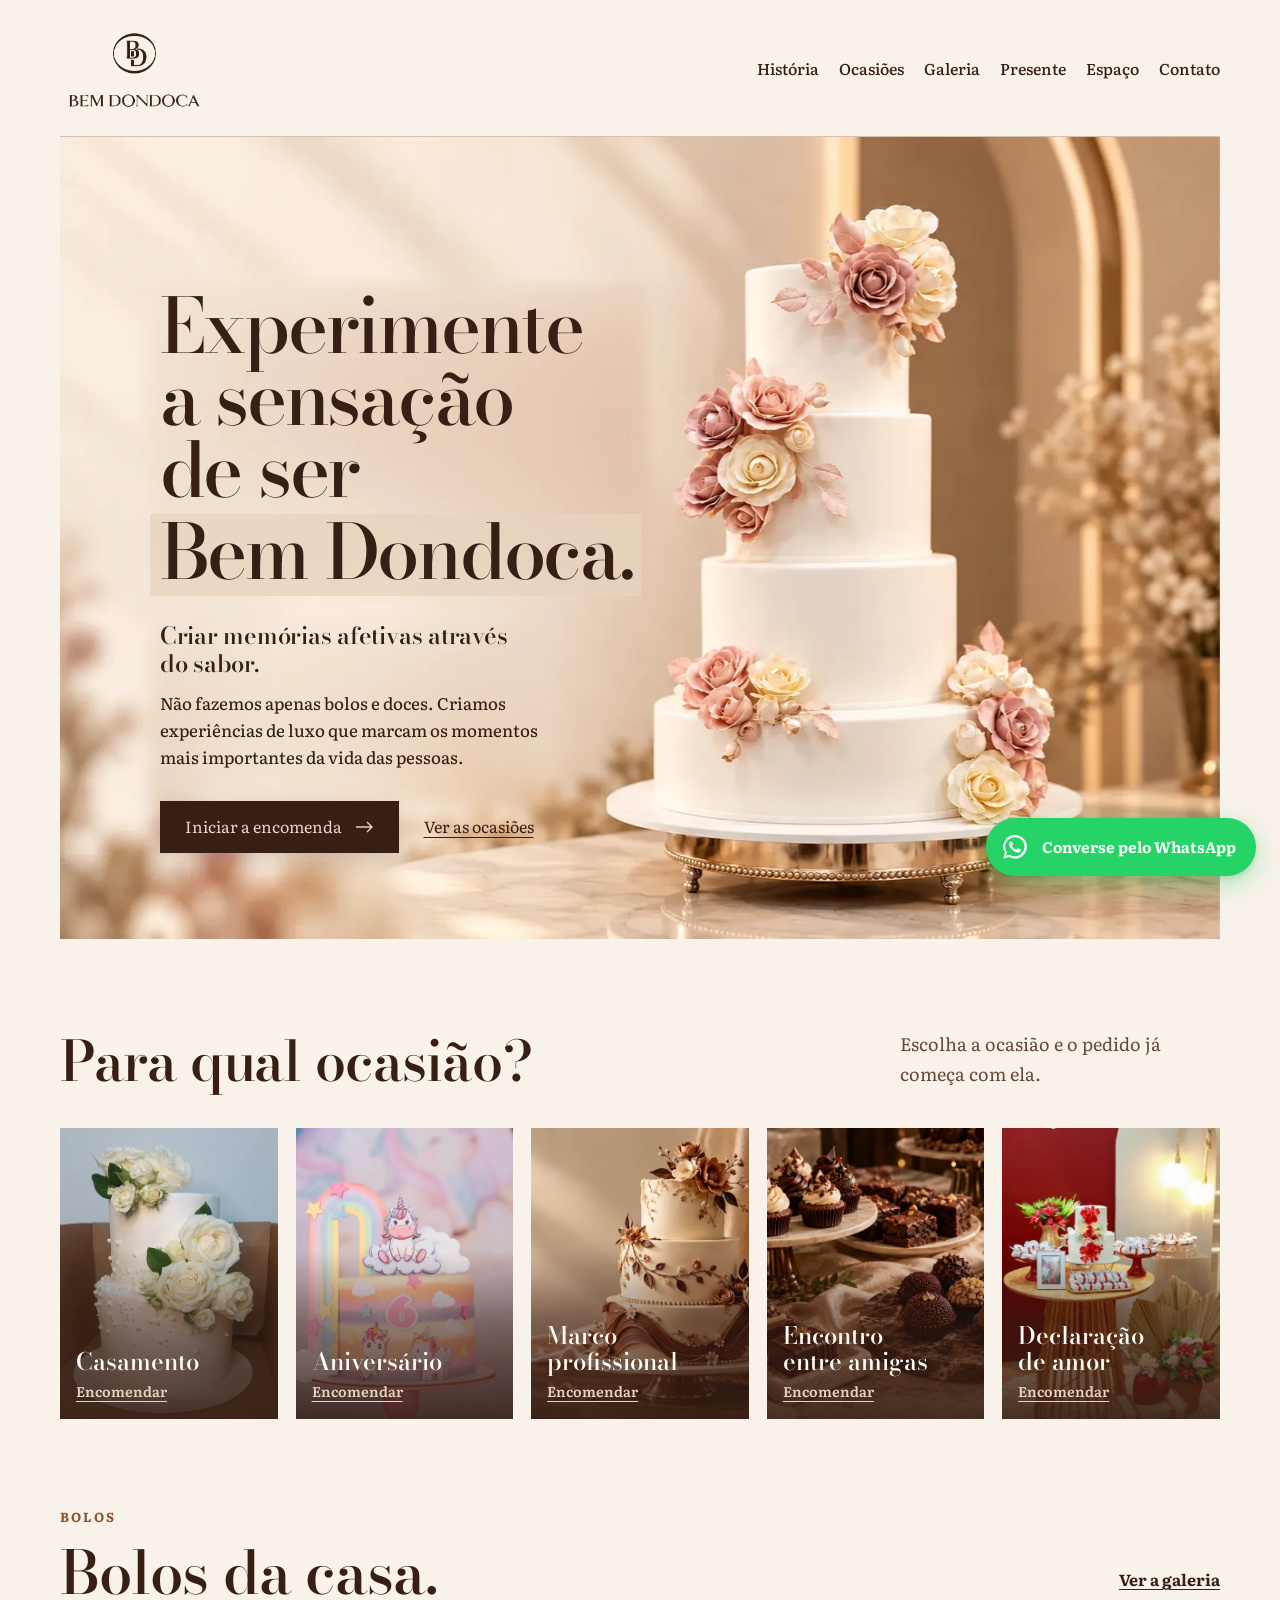
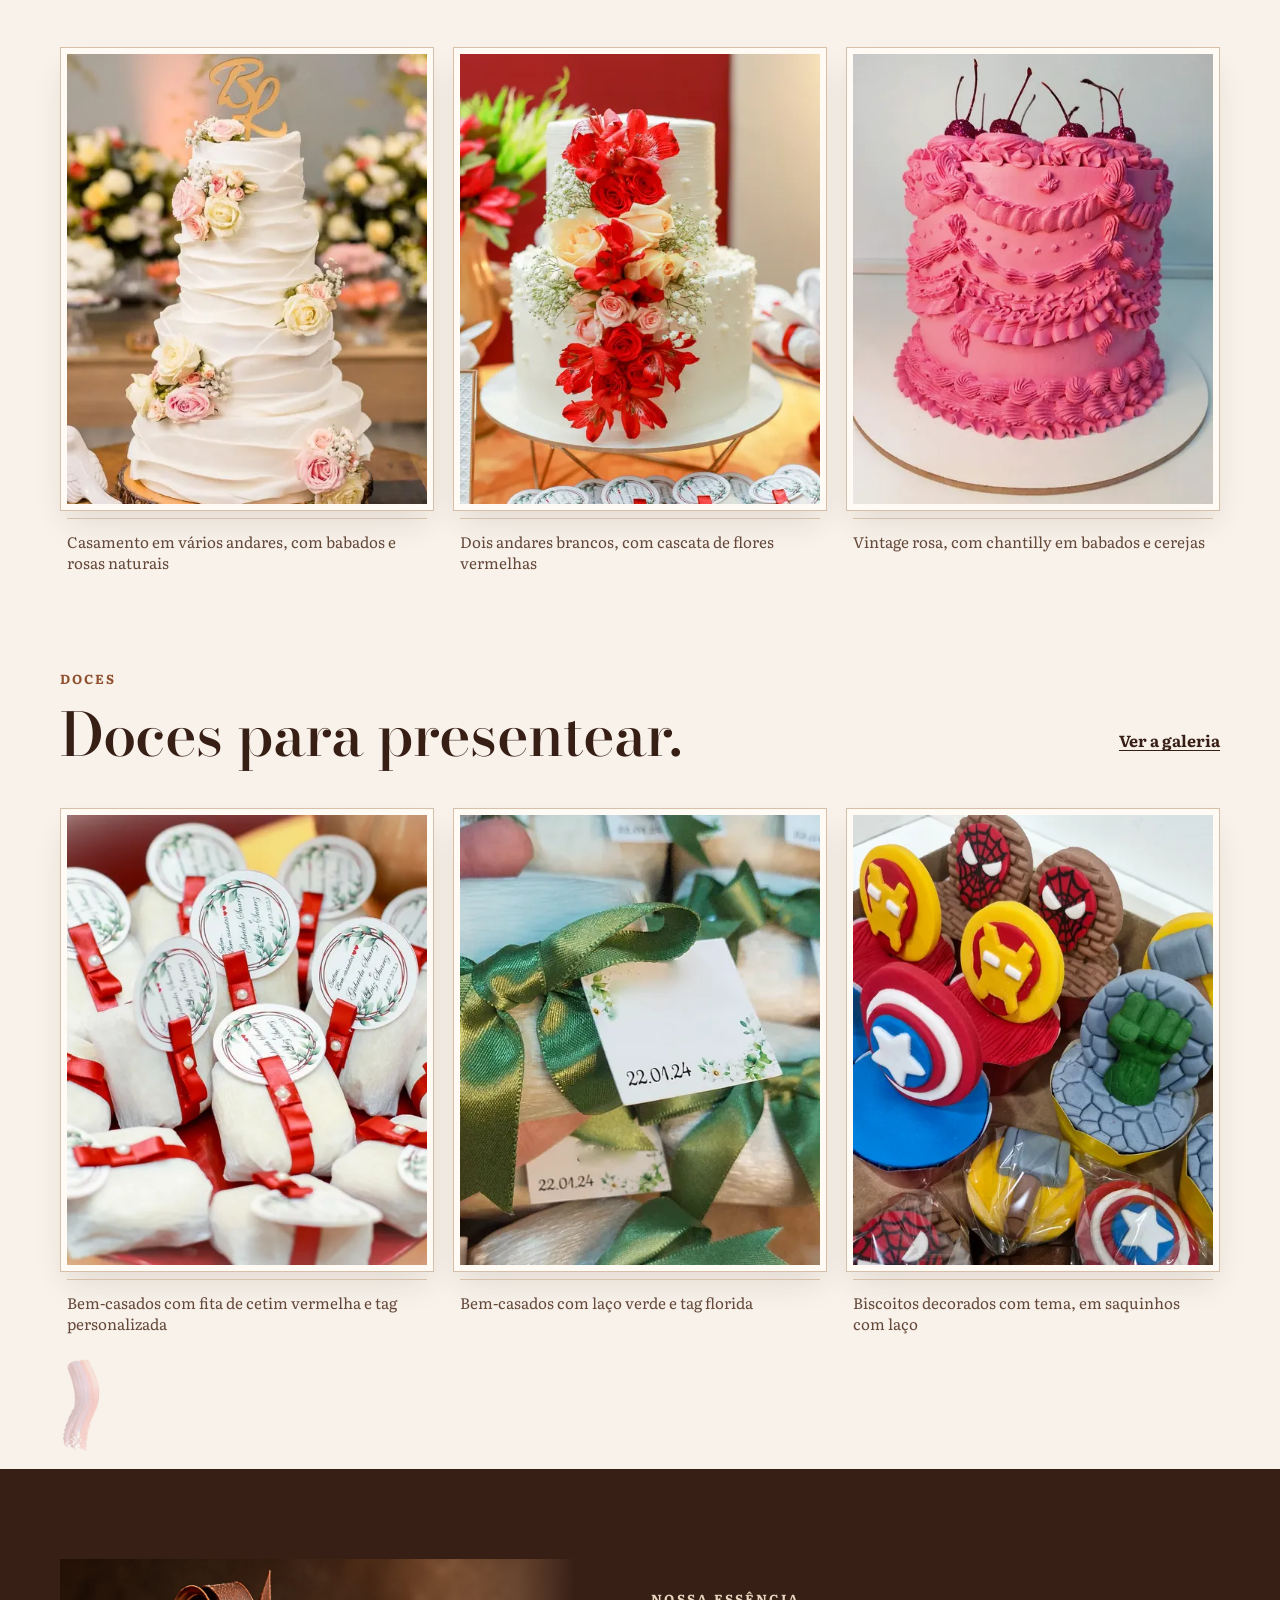
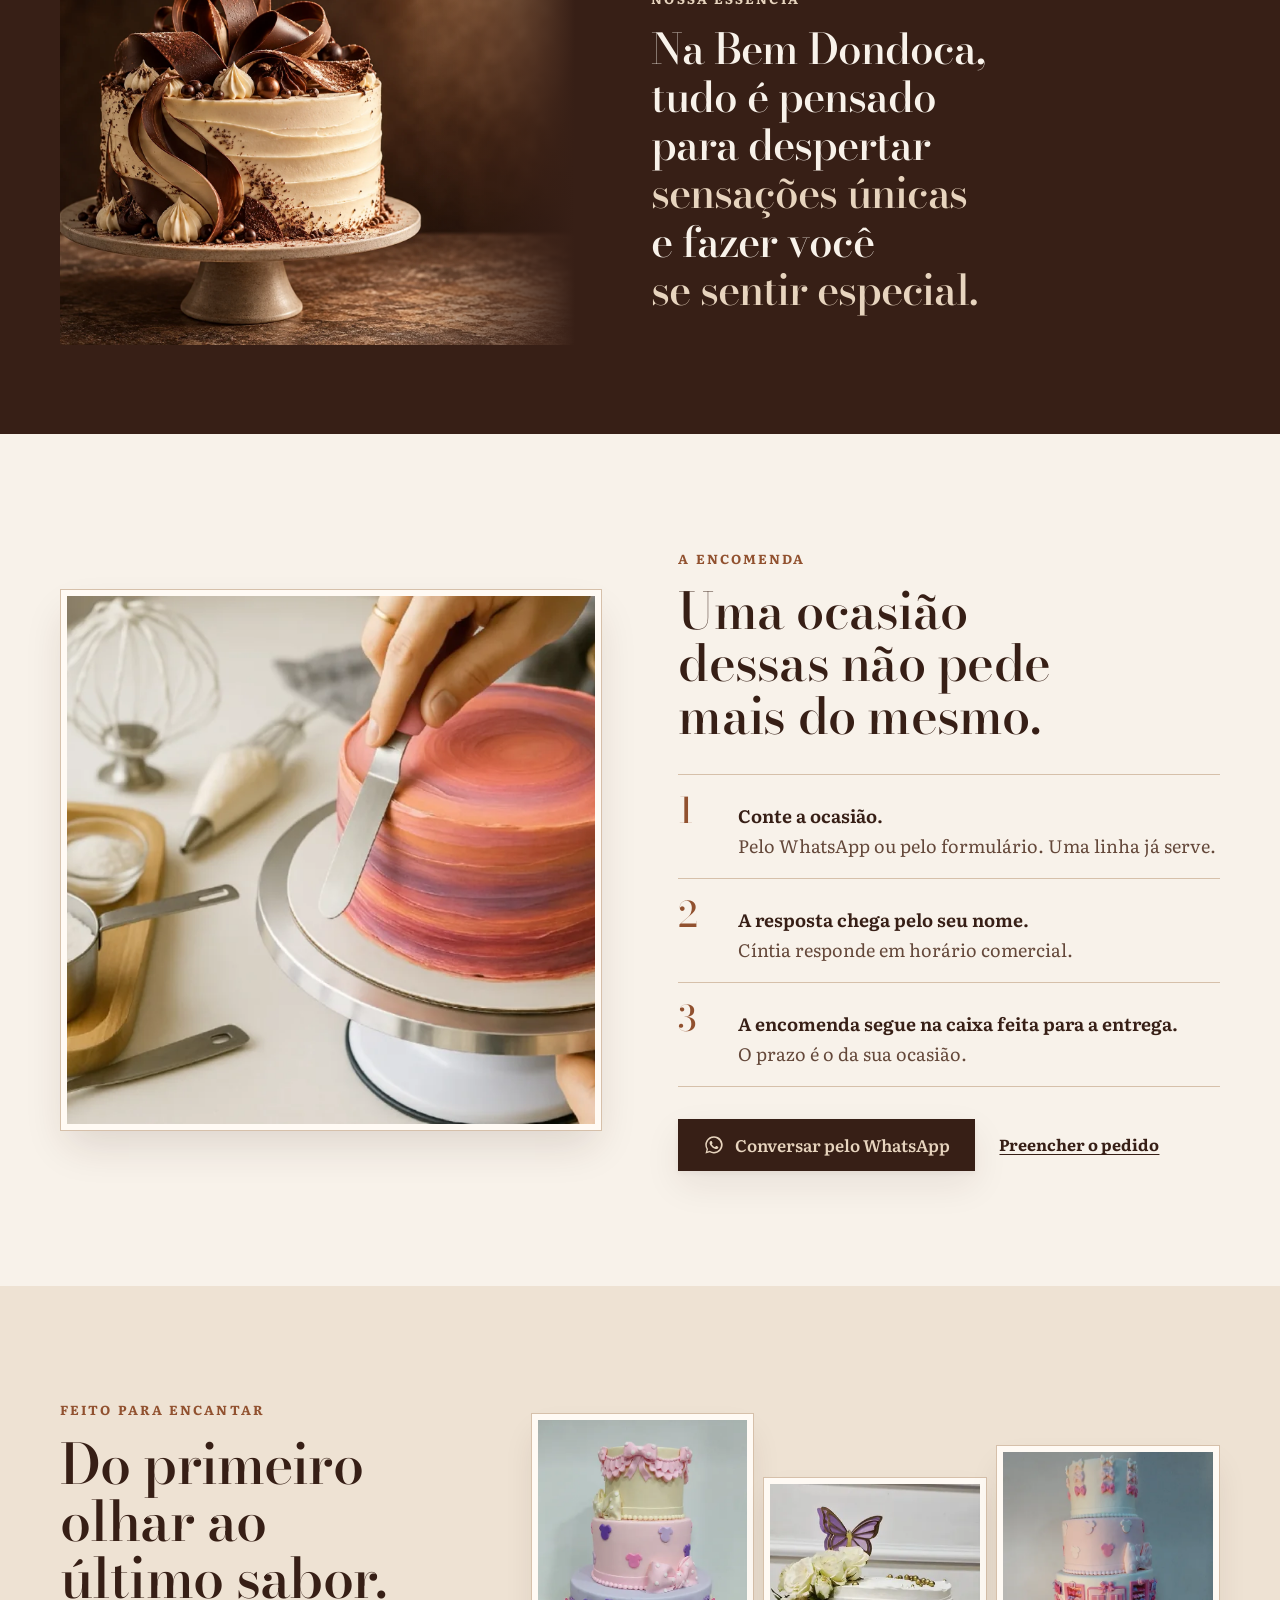
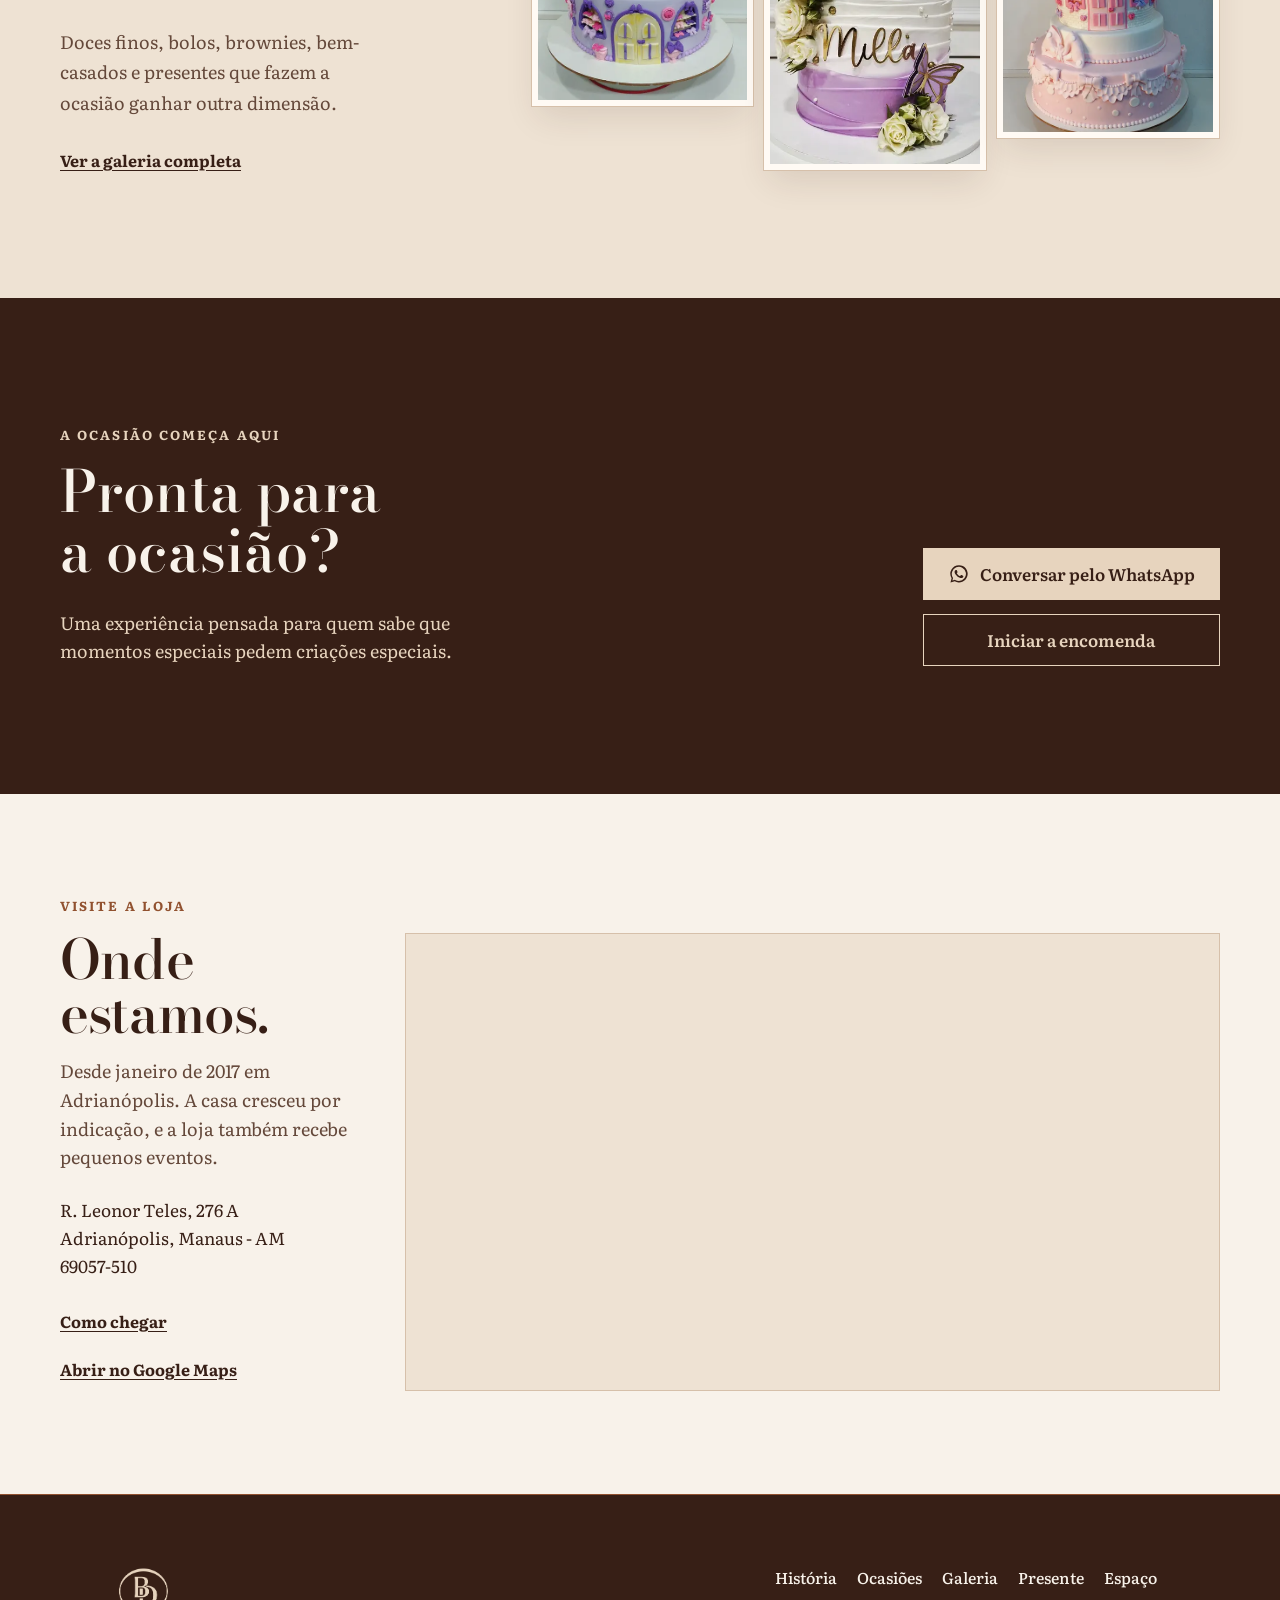
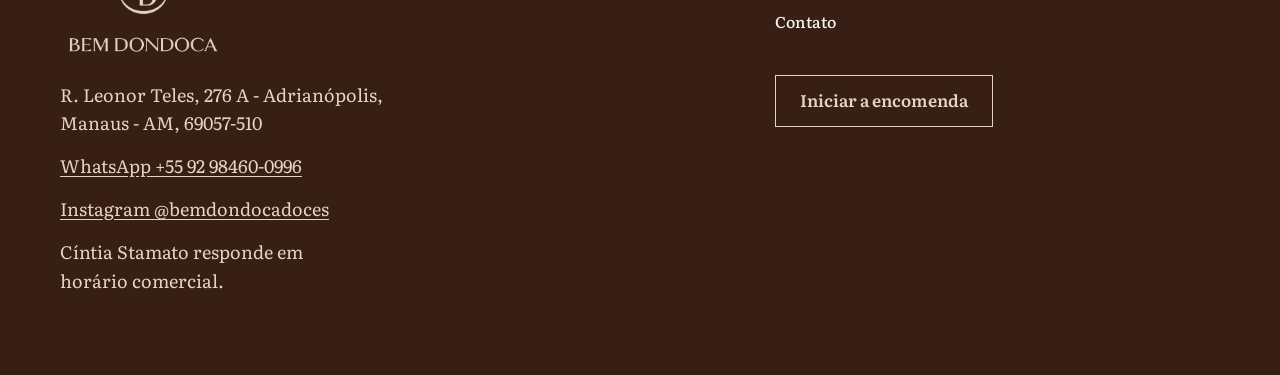
==== index.html @ 9afb6cda "feat: site da Bem Dondoca Home com hero em HTML, ocasiões, vitrines de bolos e doces, galeria, conta" ====
<!DOCTYPE html>
<html lang="pt-BR">
<head>
  <meta charset="utf-8">
  <meta name="viewport" content="width=device-width, initial-scale=1">
  <title>Sua ocasião, pelo seu nome. — Bem Dondoca</title>
  <meta name="description" content="Bolo, doce ou presente para uma ocasião especial em Manaus. A encomenda tem o seu nome.">
  <link rel="preload" href="/assets/fonts/Literata-latin-variable.woff2" as="font" type="font/woff2" crossorigin>
  <link rel="preload" href="/assets/fonts/BodoniModa-Variable.woff2" as="font" type="font/woff2" crossorigin>
  <link rel="preload" as="image" fetchpriority="high" href="/assets/images/hero-cena.webp" type="image/webp" media="(min-width: 560px)">
  <link rel="preload" as="image" fetchpriority="high" href="/assets/images/hero-cena-bolo.webp" type="image/webp" media="(max-width: 559px)">
  <link rel="stylesheet" href="/assets/css/site.css">
  <script type="application/ld+json">
  {
    "@context": "https://schema.org",
    "@type": "Bakery",
    "name": "Bem Dondoca",
    "telephone": "+55-92-98460-0996",
    "address": {
      "@type": "PostalAddress",
      "streetAddress": "R. Leonor Teles, 276 A",
      "addressLocality": "Manaus",
      "addressRegion": "AM",
      "postalCode": "69057-510",
      "addressCountry": "BR"
    },
    "sameAs": "https://www.instagram.com/bemdondocadoces/"
  }
  </script>
</head>
<body>
  <a class="skip" href="#conteudo">Ir para o conteúdo</a>
  <header class="site-header wrap">
    <a class="logo" href="/">
      <img src="/assets/brand/logo-claro.png" alt="Bem Dondoca" width="126" height="72">
    </a>
    <button class="menu-toggle" type="button" aria-expanded="false" aria-controls="primary-navigation" aria-label="Abrir menu">
      <span></span><span></span><span></span>
    </button>
    <nav class="nav primary-nav" id="primary-navigation" aria-label="Navegação principal"><a href="/historia/">História</a><a href="/ocasioes/">Ocasiões</a><a href="/galeria/">Galeria</a><a href="/presente/">Presente</a><a href="/espaco/">Espaço</a><a href="/contato/">Contato</a></nav>
  </header>
  <main id="conteudo">
    <section class="hero-scene" aria-labelledby="hero-title">
      <picture class="hero-scene-media">
        <source media="(max-width: 559px)" srcset="/assets/images/hero-cena-bolo.webp" width="868" height="1043" type="image/webp">
        <img src="/assets/images/hero-cena.webp" alt="Bolo de casamento de quatro andares, branco, com flores rosadas e creme, sobre um suporte dourado." width="1508" height="1043" fetchpriority="high">
      </picture>
      <div class="hero-scene-copy">
        <h1 id="hero-title" class="hero-scene-title">
          <span class="line">Experimente</span>
          <span class="line">a sensação</span>
          <span class="line">de ser</span>
          <span class="line name"><span class="name-tag">Bem Dondoca.</span></span>
        </h1>
        <div class="hero-scene-lede">
          <p class="hero-scene-tagline">Criar memórias afetivas através do sabor.</p>
          <p class="hero-scene-body">Não fazemos apenas bolos e doces. Criamos experiências de luxo que marcam os momentos mais importantes da vida das pessoas.</p>
        </div>
        <div class="hero-scene-actions">
          <a class="button hero-scene-order" href="/contato/">Iniciar a encomenda<svg aria-hidden="true" width="18" height="12" viewBox="0 0 18 12"><path d="M0 6h16M11 1l5 5-5 5" fill="none" stroke="currentColor" stroke-width="1.4"/></svg></a>
          <a class="hero-scene-link" href="/ocasioes/">Ver as ocasiões</a>
        </div>
      </div>
    </section>
    <section class="ocasioes" aria-labelledby="ocasioes-titulo">
      <div class="wrap ocasioes-head">
        <h2 id="ocasioes-titulo">Para qual ocasião?</h2>
        <p>Escolha a ocasião e o pedido já começa com ela.</p>
      </div>
      <ul class="ocasioes-rail wrap" role="list" data-rail aria-label="Ocasiões">
        <li>
          <a class="ocasiao-card" href="/contato/?ocasiao=casamento">
            <img src="/assets/images/fotos/ocasiao-casamento-480.webp" srcset="/assets/images/fotos/ocasiao-casamento-480.webp 480w, /assets/images/fotos/ocasiao-casamento-720.webp 720w" sizes="(max-width: 700px) 72vw, (max-width: 1100px) 34vw, 224px" alt="Bolo de casamento branco de dois andares com pérolas e rosas brancas" width="480" height="640" loading="lazy" decoding="async">
            <span class="ocasiao-nome">Casamento</span>
            <span class="ocasiao-acao">Encomendar</span>
          </a>
        </li>
        <li>
          <a class="ocasiao-card" href="/contato/?ocasiao=anivers%C3%A1rio">
            <img src="/assets/images/fotos/ocasiao-aniversario-480.webp" srcset="/assets/images/fotos/ocasiao-aniversario-480.webp 480w, /assets/images/fotos/ocasiao-aniversario-720.webp 720w" sizes="(max-width: 700px) 72vw, (max-width: 1100px) 34vw, 224px" alt="Bolo infantil em tons pastel com unicórnios, arco-íris e o número 6" width="480" height="640" loading="lazy" decoding="async">
            <span class="ocasiao-nome">Aniversário</span>
            <span class="ocasiao-acao">Encomendar</span>
          </a>
        </li>
        <li>
          <a class="ocasiao-card" href="/contato/?ocasiao=marco%20profissional">
            <img src="/assets/images/fotos/ocasiao-marco-480.webp" srcset="/assets/images/fotos/ocasiao-marco-480.webp 480w, /assets/images/fotos/ocasiao-marco-720.webp 648w" sizes="(max-width: 700px) 72vw, (max-width: 1100px) 34vw, 224px" alt="Bolo elegante de três andares em creme e chocolate, com folhas e flores de açúcar" width="480" height="640" loading="lazy" decoding="async">
            <span class="ocasiao-nome">Marco profissional</span>
            <span class="ocasiao-acao">Encomendar</span>
          </a>
        </li>
        <li>
          <a class="ocasiao-card" href="/contato/?ocasiao=encontro%20entre%20amigas">
            <img src="/assets/images/fotos/ocasiao-amigas-480.webp" srcset="/assets/images/fotos/ocasiao-amigas-480.webp 480w, /assets/images/fotos/ocasiao-amigas-720.webp 720w" sizes="(max-width: 700px) 72vw, (max-width: 1100px) 34vw, 224px" alt="Mesa com cupcakes, brownies, brigadeiros e doces finos" width="480" height="640" loading="lazy" decoding="async">
            <span class="ocasiao-nome">Encontro entre amigas</span>
            <span class="ocasiao-acao">Encomendar</span>
          </a>
        </li>
        <li>
          <a class="ocasiao-card" href="/contato/?ocasiao=declara%C3%A7%C3%A3o%20de%20amor">
            <img src="/assets/images/fotos/ocasiao-amor-480.webp" srcset="/assets/images/fotos/ocasiao-amor-480.webp 480w, /assets/images/fotos/ocasiao-amor-720.webp 720w" sizes="(max-width: 700px) 72vw, (max-width: 1100px) 34vw, 224px" alt="Mesa de festa com bolo branco e flores vermelhas, doces e presentes" width="480" height="640" loading="lazy" decoding="async">
            <span class="ocasiao-nome">Declaração de amor</span>
            <span class="ocasiao-acao">Encomendar</span>
          </a>
        </li>
      </ul>
    </section>
    <section class="vitrine vitrine--bolos" aria-labelledby="vitrine-bolos">
      <div class="wrap">
      <div class="vitrine-head">
        <p class="kicker">Bolos</p>
        <h2 id="vitrine-bolos">Bolos da casa.</h2>
        <a class="text-link vitrine-link" href="/galeria/">Ver a galeria</a>
      </div>
      <div class="vitrine-grid">
        <figure class="vitrine-item vitrine-item--lead">
          <img src="/assets/images/fotos/bolo-casamento-babados-card-800.webp" srcset="/assets/images/fotos/bolo-casamento-babados-card-480.webp 480w, /assets/images/fotos/bolo-casamento-babados-card-800.webp 800w" sizes="(max-width: 560px) calc(100vw - 46px), (max-width: 800px) calc(33vw - 24px), 370px" alt="Bolo de casamento branco de vários andares com babados de pasta americana, rosas naturais e topo com iniciais" width="800" height="1000" loading="lazy" decoding="async">
          <figcaption>Casamento em vários andares, com babados e rosas naturais</figcaption>
        </figure>
        <figure class="vitrine-item">
          <img src="/assets/images/fotos/bolo-flores-vermelhas-card-800.webp" srcset="/assets/images/fotos/bolo-flores-vermelhas-card-480.webp 480w, /assets/images/fotos/bolo-flores-vermelhas-card-800.webp 800w" sizes="(max-width: 560px) calc(50vw - 30px), (max-width: 800px) calc(33vw - 24px), 370px" alt="Bolo branco de dois andares decorado com cascata de flores vermelhas, rosas claras e mosquitinho" width="800" height="1000" loading="lazy" decoding="async">
          <figcaption>Dois andares brancos, com cascata de flores vermelhas</figcaption>
        </figure>
        <figure class="vitrine-item">
          <img src="/assets/images/fotos/bolo-vintage-cerejas-card-800.webp" srcset="/assets/images/fotos/bolo-vintage-cerejas-card-480.webp 480w, /assets/images/fotos/bolo-vintage-cerejas-card-800.webp 800w" sizes="(max-width: 560px) calc(50vw - 30px), (max-width: 800px) calc(33vw - 24px), 370px" alt="Bolo rosa em estilo vintage com acabamento de chantilly em babados e cerejas brilhantes no topo" width="800" height="1001" loading="lazy" decoding="async">
          <figcaption>Vintage rosa, com chantilly em babados e cerejas</figcaption>
        </figure>
      </div>
      </div>
    </section>
    <section class="vitrine vitrine--doces wrap" aria-labelledby="vitrine-doces">
      <img class="marca-dagua" src="/assets/images/pincelada-identidade.webp" alt="" width="880" height="2005" decoding="async" loading="lazy" aria-hidden="true">
      <div class="vitrine-head">
        <p class="kicker">Doces</p>
        <h2 id="vitrine-doces">Doces para presentear.</h2>
        <a class="text-link vitrine-link" href="/galeria/">Ver a galeria</a>
      </div>
      <div class="vitrine-grid">
        <figure class="vitrine-item vitrine-item--lead">
          <img src="/assets/images/fotos/bem-casados-laco-vermelho-card-800.webp" srcset="/assets/images/fotos/bem-casados-laco-vermelho-card-480.webp 480w, /assets/images/fotos/bem-casados-laco-vermelho-card-800.webp 750w" sizes="(max-width: 560px) calc(100vw - 46px), (max-width: 800px) calc(33vw - 24px), 370px" alt="Bem-casados embrulhados em papel branco com fita de cetim vermelha e tag personalizada, servidos em bandeja" width="750" height="938" loading="lazy" decoding="async">
          <figcaption>Bem-casados com fita de cetim vermelha e tag personalizada</figcaption>
        </figure>
        <figure class="vitrine-item">
          <img src="/assets/images/fotos/bem-casados-laco-verde-card-800.webp" srcset="/assets/images/fotos/bem-casados-laco-verde-card-480.webp 480w, /assets/images/fotos/bem-casados-laco-verde-card-800.webp 800w" sizes="(max-width: 560px) calc(50vw - 30px), (max-width: 800px) calc(33vw - 24px), 370px" alt="Bem-casados embrulhados em papel branco com laço de cetim verde e tag personalizada com flores" width="800" height="1000" loading="lazy" decoding="async">
          <figcaption>Bem-casados com laço verde e tag florida</figcaption>
        </figure>
        <figure class="vitrine-item">
          <img src="/assets/images/fotos/doces-biscoitos-herois-card-800.webp" srcset="/assets/images/fotos/doces-biscoitos-herois-card-480.webp 480w, /assets/images/fotos/doces-biscoitos-herois-card-800.webp 800w" sizes="(max-width: 560px) calc(50vw - 30px), (max-width: 800px) calc(33vw - 24px), 370px" alt="Biscoitos decorados com temas de super-heróis, como escudo do Capitão América, Homem-Aranha e Hulk, embalados em saquinhos com laços coloridos" width="800" height="1000" loading="lazy" decoding="async">
          <figcaption>Biscoitos decorados com tema, em saquinhos com laço</figcaption>
        </figure>
      </div>
    </section>
    <section class="brand-promise" aria-labelledby="brand-promise-title">
      <div class="brand-promise-inner wrap">
        <figure class="brand-promise-image">
          <img src="/assets/images/sensacoes-bolo-moderno.webp" alt="Bolo contemporâneo de cobertura marfim com detalhes de chocolate" width="1448" height="1086" loading="lazy">
        </figure>
        <div class="brand-promise-copy">
          <p class="kicker">Nossa essência</p>
          <h2 id="brand-promise-title">
            <span>Na Bem Dondoca,</span>
            <span>tudo é pensado</span>
            <span>para despertar</span>
            <span class="promise-highlight">sensações únicas</span>
            <span>e fazer você</span>
            <span class="promise-highlight">se sentir especial.</span>
          </h2>
        </div>
      </div>
    </section>
    <section class="encomenda wrap" aria-labelledby="encomenda-titulo">
      <figure class="encomenda-foto">
        <img src="/assets/images/atelier-acabamento.webp" alt="Mãos dão o acabamento à cobertura de um bolo em faixas de coral e ameixa" width="1212" height="682" loading="lazy" decoding="async">
      </figure>
      <div class="encomenda-copy">
        <p class="kicker">A encomenda</p>
        <h2 id="encomenda-titulo">Uma ocasião dessas não pede mais do mesmo.</h2>
        <ol class="steps">
          <li><span class="num">1</span><p><strong>Conte a ocasião.</strong> Pelo WhatsApp ou pelo formulário. Uma linha já serve.</p></li>
          <li><span class="num">2</span><p><strong>A resposta chega pelo seu nome.</strong> Cíntia responde em horário comercial.</p></li>
          <li><span class="num">3</span><p><strong>A encomenda segue na caixa feita para a entrega.</strong> O prazo é o da sua ocasião.</p></li>
        </ol>
        <div class="actions">
          <a class="button button-whatsapp" href="https://wa.me/5592984600996?text=Ol%C3%A1!%20Gostaria%20de%20fazer%20uma%20encomenda%20na%20Bem%20Dondoca." target="_blank" rel="noopener noreferrer"><svg class="wa-icon" viewBox="0 0 32 32" aria-hidden="true" focusable="false"><path d="M16 3.2A12.55 12.55 0 0 0 5.25 22.24L3.6 28.3l6.2-1.62A12.57 12.57 0 1 0 16 3.2Zm0 22.9c-1.95 0-3.86-.52-5.53-1.52l-.4-.24-3.68.96.98-3.58-.26-.42A10.28 10.28 0 1 1 16 26.1Zm5.64-7.7c-.31-.16-1.84-.91-2.13-1.01-.29-.11-.5-.16-.71.16-.21.31-.81 1.01-.99 1.22-.18.21-.36.24-.67.08-.31-.16-1.31-.48-2.49-1.53-.92-.82-1.54-1.84-1.72-2.15-.18-.31-.02-.48.14-.64.14-.14.31-.36.47-.54.16-.18.21-.31.31-.52.1-.21.05-.39-.03-.55-.08-.16-.71-1.71-.97-2.34-.26-.61-.52-.53-.71-.54h-.6c-.21 0-.55.08-.84.39-.29.31-1.1 1.07-1.1 2.62s1.13 3.04 1.29 3.25c.16.21 2.22 3.39 5.38 4.75.75.32 1.33.51 1.78.65.75.24 1.43.21 1.97.13.6-.09 1.84-.75 2.1-1.48.26-.73.26-1.35.18-1.48-.08-.13-.29-.21-.6-.37Z"/></svg>Conversar pelo WhatsApp</a>
          <a class="text-link" href="/contato/">Preencher o pedido</a>
        </div>
      </div>
    </section>
    <section class="mostra" aria-labelledby="mostra-titulo">
      <div class="wrap mostra-inner">
        <div class="mostra-copy">
          <p class="kicker">Feito para encantar</p>
          <h2 id="mostra-titulo">Do primeiro olhar ao último sabor.</h2>
          <p>Doces finos, bolos, brownies, bem-casados e presentes que fazem a ocasião ganhar outra dimensão.</p>
          <a class="text-link" href="/galeria/">Ver a galeria completa</a>
        </div>
        <ul class="mostra-fotos" role="list" data-rail aria-label="Bolos da galeria">
          <li><img src="/assets/images/fotos/bolo-minnie-tres-andares-480.webp" srcset="/assets/images/fotos/bolo-minnie-tres-andares-480.webp 480w, /assets/images/fotos/bolo-minnie-tres-andares-960.webp 960w" sizes="(max-width: 700px) 62vw, 240px" alt="Bolo infantil rosa e lilás de três andares com laços e casinha da Minnie" width="480" height="675" loading="lazy" decoding="async"></li>
          <li><img src="/assets/images/fotos/bolo-personalizado-480.webp" srcset="/assets/images/fotos/bolo-personalizado-480.webp 480w, /assets/images/fotos/bolo-personalizado-960.webp 960w" sizes="(max-width: 700px) 62vw, 240px" alt="Bolo personalizado branco e lilás, decorado com rosas, borboletas e detalhes dourados" width="480" height="480" loading="lazy" decoding="async"></li>
          <li><img src="/assets/images/fotos/bolo-casinha-rosa-480.webp" srcset="/assets/images/fotos/bolo-casinha-rosa-480.webp 480w, /assets/images/fotos/bolo-casinha-rosa-960.webp 960w" sizes="(max-width: 700px) 62vw, 240px" alt="Bolo infantil de quatro andares em tons de rosa com janelas e portas de casinha" width="480" height="726" loading="lazy" decoding="async"></li>
        </ul>
      </div>
    </section>
    <section class="close">
      <div class="wrap close-inner">
        <div>
          <p class="kicker close-kicker">A ocasião começa aqui</p>
          <h2 class="page-title">Pronta para a ocasião?</h2>
          <p class="close-intro">Uma experiência pensada para quem sabe que momentos especiais pedem criações especiais.</p>
        </div>
        <div class="actions close-actions">
          <a class="button button-whatsapp" href="https://wa.me/5592984600996?text=Ol%C3%A1!%20Gostaria%20de%20fazer%20uma%20encomenda%20na%20Bem%20Dondoca." target="_blank" rel="noopener noreferrer"><svg class="wa-icon" viewBox="0 0 32 32" aria-hidden="true" focusable="false"><path d="M16 3.2A12.55 12.55 0 0 0 5.25 22.24L3.6 28.3l6.2-1.62A12.57 12.57 0 1 0 16 3.2Zm0 22.9c-1.95 0-3.86-.52-5.53-1.52l-.4-.24-3.68.96.98-3.58-.26-.42A10.28 10.28 0 1 1 16 26.1Zm5.64-7.7c-.31-.16-1.84-.91-2.13-1.01-.29-.11-.5-.16-.71.16-.21.31-.81 1.01-.99 1.22-.18.21-.36.24-.67.08-.31-.16-1.31-.48-2.49-1.53-.92-.82-1.54-1.84-1.72-2.15-.18-.31-.02-.48.14-.64.14-.14.31-.36.47-.54.16-.18.21-.31.31-.52.1-.21.05-.39-.03-.55-.08-.16-.71-1.71-.97-2.34-.26-.61-.52-.53-.71-.54h-.6c-.21 0-.55.08-.84.39-.29.31-1.1 1.07-1.1 2.62s1.13 3.04 1.29 3.25c.16.21 2.22 3.39 5.38 4.75.75.32 1.33.51 1.78.65.75.24 1.43.21 1.97.13.6-.09 1.84-.75 2.1-1.48.26-.73.26-1.35.18-1.48-.08-.13-.29-.21-.6-.37Z"/></svg>Conversar pelo WhatsApp</a>
          <a class="button" href="/contato/">Iniciar a encomenda</a>
        </div>
      </div>
    </section>

    <section class="mapa wrap" aria-labelledby="mapa-titulo">
      <div class="mapa-info">
        <p class="kicker">Visite a loja</p>
        <h2 id="mapa-titulo">Onde estamos.</h2>
        <p class="mapa-desde">Desde janeiro de 2017 em Adrianópolis. A casa cresceu por indicação, e a loja também recebe pequenos eventos.</p>
        <address class="mapa-endereco">R. Leonor Teles, 276 A<br>Adrianópolis, Manaus - AM<br>69057-510</address>
        <p class="mapa-links">
          <a class="text-link" href="https://www.google.com/maps/dir/?api=1&amp;destination=R.+Leonor+Teles%2C+276+A+-+Adrian%C3%B3polis%2C+Manaus+-+AM%2C+69057-510" target="_blank" rel="noopener noreferrer">Como chegar</a>
          <a class="text-link" href="https://www.google.com/maps/search/?api=1&amp;query=R.+Leonor+Teles%2C+276+A+-+Adrian%C3%B3polis%2C+Manaus+-+AM%2C+69057-510" target="_blank" rel="noopener noreferrer">Abrir no Google Maps</a>
        </p>
      </div>
      <div class="mapa-frame">
        <iframe src="https://www.google.com/maps?q=R.+Leonor+Teles%2C+276+A+-+Adrian%C3%B3polis%2C+Manaus+-+AM%2C+69057-510&amp;z=16&amp;output=embed" title="Mapa com a localização da Bem Dondoca na R. Leonor Teles, 276 A, Adrianópolis, Manaus" width="1160" height="480" loading="lazy" referrerpolicy="no-referrer-when-downgrade" allowfullscreen></iframe>
      </div>
    </section>
  </main>
  <footer class="site-footer">
    <div class="wrap footer-grid">
      <div>
        <a class="logo footer-logo" href="/">
          <img src="/assets/brand/logo-escuro.png" alt="Bem Dondoca" width="154" height="88">
        </a>
        <p class="footer-meta">R. Leonor Teles, 276 A - Adrianópolis, Manaus - AM, 69057-510</p>
        <p class="footer-meta"><a href="https://wa.me/5592984600996" target="_blank" rel="noopener noreferrer">WhatsApp +55 92 98460-0996</a></p>
        <p class="footer-meta"><a href="https://www.instagram.com/bemdondocadoces/" target="_blank" rel="noopener noreferrer">Instagram @bemdondocadoces</a></p>
        <p class="footer-meta">Cíntia Stamato responde em horário comercial.</p>
      </div>
      <div>
        <nav class="nav" aria-label="Seções no rodapé"><a href="/historia/">História</a><a href="/ocasioes/">Ocasiões</a><a href="/galeria/">Galeria</a><a href="/presente/">Presente</a><a href="/espaco/">Espaço</a><a href="/contato/">Contato</a></nav>
        <p class="actions"><a class="button" href="/contato/">Iniciar a encomenda</a></p>
      </div>
    </div>
  </footer>
  <script src="/assets/js/site.js"></script>
</body>
</html>
---- assets/css/site.css ----
@font-face {
  font-family: "Bodoni Moda Display";
  src: url("/assets/fonts/BodoniModa-Variable.woff2") format("woff2");
  font-weight: 400 900;
  font-style: normal;
  font-display: swap;
}

@font-face {
  font-family: "Literata";
  src: url("/assets/fonts/Literata-latin-variable.woff2") format("woff2");
  font-weight: 400 900;
  font-style: normal;
  font-display: swap;
  unicode-range: U+0000-00FF, U+0131, U+0152-0153, U+02BB-02BC, U+02C6, U+02DA, U+02DC, U+0304, U+0308, U+0329, U+2000-206F, U+20AC, U+2122, U+2191, U+2193, U+2212, U+2215, U+FEFF, U+FFFD;
}

@font-face {
  font-family: "Literata";
  src: url("/assets/fonts/Literata-latin-ext-variable.woff2") format("woff2");
  font-weight: 400 900;
  font-style: normal;
  font-display: swap;
  unicode-range: U+0100-02BA, U+02BD-02C5, U+02C7-02CC, U+02CE-02D7, U+02DD-02FF, U+0304, U+0308, U+0329, U+1D00-1DBF, U+1E00-1E9F, U+1EF2-1EFF, U+2020, U+20A0-20AB, U+20AD-20C0, U+2113, U+2C60-2C7F, U+A720-A7FF;
}

:root {
  --paper: #f8f2ea;
  --paper-deep: #eee2d3;
  --ink: #371f16;
  --ink-soft: #64483a;
  --line: #d6c0aa;
  --champagne: #e7d4be;
  --accent: #91512f;
  --white: #fffaf4;
  --display-font: "Bodoni Moda Display", Georgia, "Times New Roman", serif;
  --display-weight: 460;
  --display-axes: "opsz" 36;
  --display-weight-md: 540;
  --display-axes-md: "opsz" 24;
  --body-font: "Literata", Georgia, "Times New Roman", serif;
  --ease: cubic-bezier(0.16, 1, 0.3, 1);
  --shadow: 0 14px 36px rgb(55 31 22 / 0.08), 0 2px 6px rgb(55 31 22 / 0.05);
  --display: clamp(3.45rem, 1.25rem + 7vw, 10.8rem);
  --section: clamp(2.35rem, 1.45rem + 2.7vw, 4.6rem);
  --body: clamp(1.0625rem, 1rem + 0.25vw, 1.125rem);
}

*, *::before, *::after { box-sizing: border-box; }
html { scroll-behavior: auto; background: var(--paper); }
body { margin: 0; background: var(--paper); color: var(--ink); font-family: var(--body-font); font-size: var(--body); font-weight: 400; font-kerning: normal; line-height: 1.7; font-optical-sizing: auto; text-rendering: optimizeLegibility; }
::selection { background: var(--ink); color: var(--champagne); }
img { max-width: 100%; height: auto; display: block; }
p, h1, h2, blockquote { text-wrap: pretty; }
h1, h2 { text-wrap: balance; }
a { color: var(--accent); text-underline-offset: .18em; }
a:visited { color: var(--accent); }
a:hover { color: var(--ink); }
a[href^="https://wa.me/"] { white-space: nowrap; }
:focus-visible { outline: 2px solid var(--accent); outline-offset: 4px; }

.skip { position: absolute; left: 16px; top: 8px; transform: translateY(-140%); z-index: 10; padding: 10px 16px; background: var(--ink); color: var(--champagne); }
.skip:focus { transform: none; }
.wrap { width: min(1160px, calc(100% - 40px)); margin-inline: auto; }

.site-header { display: flex; align-items: center; justify-content: space-between; gap: 24px 48px; padding: 24px 0 20px; border-bottom: 1px solid var(--line); }
.logo { display: block; padding: 8px; line-height: 0; text-decoration: none; }
.logo img { width: auto; height: 76px; }
.menu-toggle { display: none; }
.nav { display: flex; flex-wrap: wrap; justify-content: flex-end; gap: 4px 20px; }
.nav a, .nav a:visited { display: inline-flex; align-items: center; min-height: 44px; padding: 6px 0; color: var(--ink); font-size: .98rem; font-weight: 500; line-height: 1.3; text-decoration: none; border-bottom: 1px solid transparent; }
.nav a:hover, .nav a[aria-current="page"] { border-bottom-color: var(--accent); font-weight: 700; }

.display { max-width: 10ch; margin: 0; font-family: var(--display-font); font-size: var(--display); font-weight: 400; line-height: .98; letter-spacing: -.045em; }
.display .line { display: block; }
.name-tag { display: inline-block; margin-left: -.14em; padding: .02em .14em .1em; background: var(--champagne); color: var(--ink); box-shadow: inset 0 -.06em 0 rgb(55 31 22 / .08); }
.visually-hidden { position: absolute; width: 1px; height: 1px; padding: 0; margin: -1px; overflow: hidden; clip: rect(0, 0, 0, 0); white-space: nowrap; border: 0; }
/* Hero da home: cena fotográfica ao fundo, texto real por cima (proporção da arte original 1508x1043) */
.hero-scene { --scene-edge: #f2e3d1; --scene-top: #f6e8da; --scene-mid: #f0dfcd; --scene-low: #ead7c3; position: relative; container-type: inline-size; width: min(1160px, calc(100% - 40px)); min-height: calc(min(100vw - 40px, 1160px) * 1043 / 1508); margin-inline: auto; overflow: hidden; background: var(--scene-edge); isolation: isolate; }
.hero-scene-media img { position: absolute; inset: 0; z-index: -1; width: 100%; height: 100%; object-fit: cover; object-position: right center; }
.hero-scene-copy { width: 43cqi; margin-left: 8.6cqi; padding: 12.6cqi 0 6cqi; }
.hero-scene-title { margin: .6cqi 0 0; color: var(--ink); font-family: var(--display-font); font-size: 6.54cqi; font-weight: 520; font-optical-sizing: none; font-variation-settings: "opsz" 28; line-height: .95; letter-spacing: -.03em; text-wrap: nowrap; }
.hero-scene-title .line { display: block; }
.hero-scene-title .name { margin-top: .1em; }
.hero-scene .name-tag { margin-left: -.13em; padding: .03em .1em .1em .13em; background: rgb(231 212 190 / .78); box-shadow: none; }
.hero-scene-lede { max-width: 33cqi; margin: 2.3cqi 0 0; color: var(--ink-soft); font-size: max(1rem, 1.27cqi); line-height: 1.62; }
.hero-scene-lede p { margin: 0; }
.hero-scene-tagline { color: var(--ink); font-family: var(--display-font); font-size: max(1.4rem, 2.05cqi); font-weight: 560; font-optical-sizing: none; font-variation-settings: "opsz" 24; line-height: 1.15; letter-spacing: -.01em; }
.hero-scene-lede .hero-scene-body { margin-top: 1.1cqi; color: var(--ink); font-size: max(1.05rem, 1.36cqi); font-weight: 450; line-height: 1.6; }
.hero-scene-actions { display: flex; flex-wrap: wrap; align-items: center; gap: 12px 2.1cqi; margin-top: 2.6cqi; }
.hero-scene .hero-scene-order { gap: .9em; min-height: max(52px, 3.65cqi); padding-inline: max(24px, 1.8cqi); font-size: max(1rem, 1.18cqi); font-weight: 400; box-shadow: 0 10px 24px rgb(55 31 22 / .16); }
.hero-scene .hero-scene-order svg { flex: none; transition: transform 180ms var(--ease); }
.hero-scene-order:hover svg, .hero-scene-order:focus-visible svg { transform: translateX(3px); }
.hero-scene-link, .hero-scene-link:visited { display: inline-flex; align-items: center; min-height: 44px; color: var(--ink); font-size: max(1rem, 1.18cqi); text-decoration: underline; text-decoration-thickness: 1px; text-underline-offset: .28em; }
.hero-scene-link:hover { color: var(--accent); }
.feature-image figcaption { margin: 18px 0 0; max-width: 36ch; color: var(--ink-soft); font-size: .92rem; letter-spacing: 0; line-height: 1.4; }
.plain, .lede, .prose p, .note, .care { max-width: 65ch; }
.plain { color: var(--ink-soft); }

.actions { display: flex; flex-wrap: wrap; align-items: center; gap: 14px 24px; margin-top: 32px; }
.button { display: inline-flex; align-items: center; justify-content: center; min-width: 44px; min-height: 52px; padding: 13px 24px; border: 1px solid var(--ink); border-radius: 0; background: var(--ink); color: var(--champagne); font-family: var(--body-font); font-size: 1.05rem; font-weight: 600; line-height: 1.2; text-decoration: none; box-shadow: var(--shadow); cursor: pointer; transition: background-color 180ms ease, color 180ms ease, transform 180ms var(--ease); }
.button:visited, .button:hover, .button:focus-visible { color: var(--paper); }
.button:hover { background: var(--accent); border-color: var(--accent); transform: translateY(-2px); }
.text-link, .text-link:visited { display: inline-flex; align-items: center; min-height: 44px; color: var(--ink); font-size: 1rem; font-weight: 700; }

.band { padding: clamp(72px, 9vw, 128px) 0; border-top: 1px solid var(--line); }
.band + .band { padding-top: 0; border-top: 0; }
.pull { max-width: 15ch; margin: 0; font-family: var(--display-font); font-size: var(--section); font-weight: 400; line-height: 1.05; }
.kicker { margin: 0 0 18px; color: var(--accent); font-size: .82rem; font-weight: 700; letter-spacing: .16em; line-height: 1.3; text-transform: uppercase; }
.page-title { max-width: 15ch; margin: 0; font-family: var(--display-font); font-size: var(--section); font-weight: 400; line-height: 1.04; }
.cards { display: grid; grid-template-columns: repeat(3, 1fr); gap: 28px 32px; margin-top: 36px; }
.card { margin: 0; padding: 18px 0 0; border-top: 1px solid var(--accent); font-size: 1.12rem; line-height: 1.45; }

.brand-promise { overflow: hidden; background: var(--ink); color: var(--paper); }
.brand-promise-inner { display: grid; grid-template-columns: minmax(0, .95fr) minmax(0, 1.05fr); gap: clamp(32px, 6vw, 88px); align-items: center; padding-block: clamp(48px, 7vw, 96px); }
.brand-promise-image { position: relative; margin: 0; }
.brand-promise-image img { width: 100%; aspect-ratio: 4 / 3; object-fit: cover; object-position: 36% center; }
.brand-promise-image::after { content: ""; position: absolute; inset: 0; pointer-events: none; background: linear-gradient(90deg, transparent 68%, var(--ink) 100%); }
.brand-promise-copy .kicker { color: var(--champagne); }
.brand-promise-copy h2 { max-width: 15ch; margin: 0; font-family: var(--display-font); font-size: clamp(2.1rem, 3.3vw, 4.1rem); font-weight: 400; line-height: 1.14; letter-spacing: -.025em; }
.brand-promise-copy h2 span { display: block; }
.brand-promise-copy .promise-highlight { color: var(--champagne); }

.showcase { display: grid; grid-template-columns: minmax(260px, .7fr) minmax(0, 1.3fr); gap: clamp(32px, 8vw, 120px); align-items: center; padding: clamp(72px, 9vw, 128px) 0; border-top: 1px solid var(--line); }
.showcase-copy h2 { max-width: 11ch; margin: 0; font-family: var(--display-font); font-size: clamp(2.8rem, 1.8rem + 3vw, 5rem); font-weight: 400; line-height: 1.02; }
.showcase-copy p:not(.kicker) { max-width: 30ch; margin: 24px 0 0; color: var(--ink-soft); }
.showcase figure { margin: 0; }
.showcase img { width: 100%; aspect-ratio: 16 / 10; object-fit: cover; box-shadow: var(--shadow); }
.showcase img.personalized-cake { aspect-ratio: 1; object-position: center; }
.showcase-copy .text-link { margin-top: 28px; }
.showcase figcaption { margin-top: 18px; max-width: 36ch; color: var(--ink-soft); font-size: .92rem; line-height: 1.4; }

.plan { display: grid; grid-template-columns: minmax(0, 1.3fr) minmax(250px, .7fr); gap: clamp(32px, 7vw, 112px); align-items: start; }
.steps { display: grid; gap: 24px; margin: 0; padding: 0; list-style: none; }
.steps li { display: grid; grid-template-columns: 54px 1fr; gap: 16px; align-items: baseline; max-width: 65ch; }
.num { color: var(--accent); font-family: var(--display-font); font-size: clamp(2rem, 1.4rem + 2vw, 3.5rem); line-height: 1; }
.agreement { max-width: 30ch; padding-top: 16px; border-top: 1px solid var(--accent); }
.agreement p { margin: 0 0 16px; }

.close { padding: clamp(72px, 10vw, 128px) 0; background: var(--ink); color: var(--paper); }
.close .page-title, .close .signature { color: var(--paper); }
.close-kicker { color: var(--champagne); }
.slogan { max-width: 14ch; font-size: clamp(2.8rem, 1.8rem + 4.2vw, 6.8rem); letter-spacing: -.03em; }
.close-intro { max-width: 42ch; margin: 28px 0 0; color: var(--champagne); font-size: 1.12rem; line-height: 1.6; }

.page-head { padding: clamp(72px, 10vw, 128px) 0 48px; }
.page-head .lede { max-width: 44em; margin: 28px 0 0; font-size: 1.18rem; }
.page-head .care { margin: 12px 0 0; color: var(--ink-soft); }
.prose { max-width: 1160px; padding: 36px 0 112px; }
.prose p { max-width: 60ch; margin: 0 0 24px; font-size: 1.16rem; }
.quote { max-width: 25ch; margin: 8px 0 96px; padding: 32px 0 0; border-top: 1px solid var(--accent); font-family: var(--display-font); font-size: clamp(1.9rem, 1.2rem + 1.8vw, 3.15rem); line-height: 1.08; }
.quote p { font-size: inherit; line-height: inherit; }
.feature-image { margin-top: 8px; margin-bottom: 72px; }
.feature-image img { width: 100%; object-fit: cover; box-shadow: var(--shadow); }
.feature-image-wide img { aspect-ratio: 16 / 8; }
.feature-image-portrait { max-width: 440px; margin-left: 0; margin-top: 56px; }
.feature-image-portrait img { aspect-ratio: 2 / 3; }
.models { padding-bottom: 28px; }
.models-head { display: grid; grid-template-columns: minmax(220px, .8fr) minmax(0, 1fr); gap: 24px 64px; align-items: end; margin-bottom: 32px; }
.models-head h2 { margin: 0; max-width: 8ch; font-family: var(--display-font); font-size: clamp(2.7rem, 1.5rem + 3.2vw, 4.8rem); font-weight: 400; line-height: .98; }
.models-note { margin: 0; max-width: 34ch; color: var(--ink-soft); }
.models-grid { display: grid; grid-template-columns: 1fr 1fr; gap: 48px 28px; align-items: end; }
.model { display: flex; flex-direction: column; align-items: flex-start; margin: 0; }
.model img { width: 100%; height: auto; object-fit: cover; border: 1px solid var(--line); box-shadow: var(--shadow); }
.model figcaption { margin: 18px 0 0; max-width: 28ch; color: var(--ink-soft); font-size: .95rem; letter-spacing: 0; line-height: 1.35; }
.models .actions { margin-top: 36px; }
.atelier { display: grid; grid-template-columns: minmax(260px, .72fr) minmax(0, 1.28fr); gap: 36px 48px; align-items: start; padding-top: clamp(40px, 5vw, 72px); padding-bottom: 12px; }
.atelier .page-head { position: sticky; top: 28px; padding: 0; }
.atelier .page-title { max-width: 12ch; font-size: clamp(2.5rem, 1.5rem + 2vw, 3.7rem); }
.atelier .page-head .lede { margin-top: 22px; font-size: 1.08rem; }
.atelier .models-head { grid-template-columns: 1fr; gap: 12px; margin-bottom: 22px; }
.atelier .models-head h2 { max-width: 12ch; font-size: clamp(2rem, 1.3rem + 1.4vw, 2.7rem); }
.occasion { display: grid; grid-template-columns: 1fr auto; align-items: center; gap: 24px; padding: 30px 0; border-top: 1px solid var(--line); }
.occasion h2 { margin: 0; font-family: var(--display-font); font-size: clamp(2rem, 1.4rem + 2vw, 3.2rem); font-weight: 400; letter-spacing: -.03em; line-height: 1.08; }
.occasion .actions { margin-top: 0; }
.address { max-width: 36ch; margin: 40px 0 0; padding-top: 20px; border-top: 1px solid var(--line); font-style: normal; }

.story { display: grid; grid-template-columns: minmax(280px, .96fr) minmax(260px, .84fr); gap: 28px 64px; align-items: start; padding-top: clamp(56px, 8vw, 104px); padding-bottom: 80px; }
.story .page-head { padding: 0; }
.story .page-title { max-width: 12ch; }
.story .prose { max-width: none; padding: 8px 0 0; }
.story .prose p { max-width: 38ch; }
.story .feature-image, .story .feature-image-portrait { max-width: none; margin: 0; }
.story .address { margin-top: 28px; }
.story:has(+ .still) { padding-bottom: clamp(36px, 5vw, 64px); }
.still { width: min(1212px, 100%); margin: 0 auto clamp(64px, 8vw, 104px); }
.still img { display: block; width: 100%; height: auto; }

.contact-layout { display: grid; grid-template-columns: minmax(0, 39rem) minmax(240px, 320px); gap: 40px 56px; align-items: start; padding-bottom: 96px; }
.contact-layout .contact-image { order: 2; float: none; width: auto; margin: 0; position: sticky; top: 28px; }
.contact-layout .form { order: 1; max-width: none; padding-bottom: 0; }

.site-footer { padding: 64px 0 80px; background: var(--ink); color: var(--paper); border-top: 1px solid var(--accent); }
.site-footer a, .site-footer a:visited { color: var(--champagne); }
.site-footer .logo { margin-bottom: 20px; }
.site-footer .nav a, .site-footer .nav a:visited { color: var(--paper); }
.close .button, .close .button:visited, .site-footer .button, .site-footer .button:visited { border-color: var(--champagne); background: transparent; color: var(--champagne); box-shadow: none; }
.close .button:hover, .close .button:focus-visible, .site-footer .button:hover, .site-footer .button:focus-visible { border-color: var(--champagne); background: var(--champagne); color: var(--ink); outline-color: var(--champagne); }
.footer-grid { display: grid; grid-template-columns: 1.2fr .8fr; gap: 48px; }
.footer-logo img { height: 86px; }
.site-footer .nav { justify-content: flex-start; }
.footer-meta { max-width: 36ch; margin: 14px 0 0; color: var(--champagne); line-height: 1.6; }

.whatsapp-float, .whatsapp-float:visited { position: fixed; z-index: 20; right: max(24px, env(safe-area-inset-right)); bottom: max(24px, env(safe-area-inset-bottom)); display: inline-flex; align-items: center; gap: 12px; min-height: 58px; padding: 10px 20px 10px 14px; border: 0; border-radius: 999px; background: #25d366; color: #fff; font-size: .95rem; font-weight: 700; line-height: 1.2; text-decoration: none; box-shadow: 0 8px 24px rgb(37 211 102 / .35), 0 2px 6px rgb(0 0 0 / .12); transition: transform 180ms var(--ease), background-color 180ms ease, box-shadow 180ms ease; }
.whatsapp-float svg { width: 30px; height: 30px; flex: 0 0 auto; fill: #fff; }
.whatsapp-float:hover { transform: translateY(-3px); background: #1ebe5a; color: #fff; box-shadow: 0 12px 32px rgb(55 31 22 / .3); }
.whatsapp-float:focus-visible { outline-offset: 5px; }

.form { display: grid; gap: 26px; max-width: 39rem; padding-bottom: 112px; }
.contact-image { float: right; width: min(31%, 300px); margin: 0 0 56px 8%; }
.contact-image img { width: 100%; aspect-ratio: 2 / 3; object-fit: cover; box-shadow: var(--shadow); }
.contact-image p { margin: 14px 0 0; color: var(--ink-soft); font-size: 1.15rem; line-height: 1.15; }
.form label { display: block; margin-bottom: 8px; font-size: 1rem; font-weight: 700; line-height: 1.3; }
.form input, .form select, .form textarea { width: 100%; min-height: 52px; padding: 13px 16px; border: 1px solid var(--line); border-radius: 0; background: var(--white); color: var(--ink); font: inherit; font-size: 1rem; line-height: 1.3; transition: border-color 180ms ease, background-color 180ms ease; }
.form input:hover, .form select:hover, .form textarea:hover { border-color: var(--accent); background: var(--paper); }
.form textarea { min-height: 10rem; resize: vertical; }
.form input:focus, .form select:focus, .form textarea:focus { outline: 2px solid var(--accent); outline-offset: 3px; }
.error { margin: 8px 0 0; max-width: 65ch; color: var(--ink); font-weight: 700; }
.note { margin: 0; color: var(--ink-soft); }
.fallback { margin: 0; padding: 16px; max-width: 65ch; background: var(--paper-deep); }

/* Bodoni com hairlines firmes: mesmo tratamento do hero em todos os títulos */
.display, .page-title, .pull, .models-head h2, .showcase-copy h2, .brand-promise-copy h2, .occasion h2, .quote, .num { font-weight: var(--display-weight); font-optical-sizing: none; font-variation-settings: var(--display-axes); }
/* Títulos médios (~2–4rem): peso maior e tamanho óptico menor para não afinar */
.pull, .band .page-title, .close .page-title, .models-head h2, .brand-promise-copy h2, .occasion h2, .quote { font-weight: var(--display-weight-md); font-variation-settings: var(--display-axes-md); }
.page-head .page-title { max-width: 13ch; font-size: clamp(2.6rem, 1.5rem + 3.4vw, 5.2rem); line-height: .98; letter-spacing: -.02em; }
.page-head .lede { max-width: 40ch; color: var(--ink-soft); font-size: clamp(1.0625rem, 1rem + .3vw, 1.2rem); line-height: 1.7; }
.page-head .lede strong { color: var(--ink); font-weight: 650; }
.page-head .actions { margin-top: clamp(28px, 3vw, 40px); }
.prose p { line-height: 1.7; }
.atelier .page-head .page-title { max-width: 12ch; font-size: clamp(2.5rem, 1.4rem + 2.2vw, 3.9rem); }
.story:has(.feature-image-portrait) { align-items: center; }
.story .feature-image-portrait img { max-height: calc(100svh - 137px - 96px); object-fit: cover; }

/* Hero deitado abaixo de 1081px (tablet e celular na horizontal): mantém a cena lado a lado, com texto mais largo */
@media (max-width: 1080px) and (orientation: landscape) and (min-width: 701px) {
  .hero-scene::before { content: ""; position: absolute; inset: 0; z-index: -1; background: linear-gradient(90deg, color-mix(in srgb, var(--scene-top) 72%, transparent) 0%, color-mix(in srgb, var(--scene-top) 40%, transparent) 38%, transparent 56%); }
  .hero-scene-copy { width: 46cqi; margin-left: 6cqi; padding: 7cqi 0 5cqi; }
  .hero-scene-title { font-size: 6.2cqi; }
  .hero-scene-lede { max-width: 41cqi; margin-top: 2cqi; line-height: 1.55; }
  .hero-scene-actions { margin-top: 2.4cqi; }
}

/* Celular deitado (tela baixa): título menor para caber título, texto e botões sem rolar tanto */
@media (max-width: 1080px) and (orientation: landscape) and (min-width: 701px) and (max-height: 520px) {
  .hero-scene-copy { padding-top: 4cqi; }
  .hero-scene-title { font-size: 5cqi; }
  .hero-scene-lede { font-size: 1rem; line-height: 1.5; }
}

/* Hero empilhado (retrato até 1080px e qualquer tela até 700px): bolo como marca-d'água atrás do texto */
@media (max-width: 1080px) and (orientation: portrait), (max-width: 700px) {
  .hero-scene { display: block; width: 100%; min-height: min(68svh, 760px); background: linear-gradient(180deg, var(--scene-top) 0%, var(--scene-top) 70%, var(--paper) 100%); }
  .hero-scene::after { content: ""; position: absolute; inset: 0; z-index: -1; pointer-events: none; background:
      linear-gradient(180deg, color-mix(in srgb, var(--scene-top) 90%, transparent) 0%, color-mix(in srgb, var(--scene-top) 78%, transparent) 46%, color-mix(in srgb, var(--scene-mid) 56%, transparent) 100%); }
  .hero-scene-copy { position: relative; width: min(100% - 40px, 1160px); margin: 0 auto; padding: clamp(40px, 9vw, 64px) 0 clamp(64px, 14vw, 112px); }
  .hero-scene-title { font-size: min(calc((100vw - 40px) / 8.4), 4rem); line-height: .96; }
  .hero-scene-title .line:nth-child(2), .hero-scene-title .line:nth-child(3) { display: inline-block; }
  .hero-scene-title .name { margin-top: .1em; }
  .hero-scene .name-tag { background: color-mix(in srgb, var(--champagne) 86%, transparent); }
  .hero-scene-lede { max-width: 36ch; margin-top: 24px; color: var(--ink); }
  .hero-scene-lede .hero-scene-body { margin-top: 8px; color: var(--ink-soft); font-size: clamp(1rem, .96rem + .2vw, 1.0625rem); font-weight: 400; line-height: 1.65; }
  .hero-scene-tagline { font-size: clamp(1.25rem, 1.1rem + .8vw, 1.6rem); font-weight: 520; line-height: 1.2; }
  .hero-scene-actions { flex-direction: row; flex-wrap: wrap; align-items: center; gap: 12px 24px; margin-top: 32px; }
  .hero-scene .hero-scene-order { width: auto; min-height: 48px; padding-inline: 22px; font-size: 1rem; }
  .hero-scene-link, .hero-scene-link:visited { min-height: 44px; font-size: 1rem; }
  .hero-scene-media img { position: absolute; inset: 0; z-index: -2; width: 100%; height: 100%; object-fit: cover; object-position: 58% 62%; filter: saturate(.85); -webkit-mask-image: linear-gradient(180deg, #000 72%, transparent 100%); mask-image: linear-gradient(180deg, #000 72%, transparent 100%); }
}
/* Tablet em pé: foto larga, bolo à direita atrás do texto */
@media (min-width: 560px) and (max-width: 1080px) and (orientation: portrait) {
  .hero-scene-lede { max-width: 44ch; }
  .hero-scene-media img { object-position: 78% 60%; }
}
@media (max-width: 800px) {
  .hero-scene-copy { width: min(100% - 32px, 640px); }
}

/* Mapa da loja, antes do rodapé */
.mapa { display: grid; grid-template-columns: minmax(240px, .36fr) minmax(0, 1fr); gap: clamp(28px, 4vw, 56px); align-items: end; padding-block: clamp(64px, 8vw, 112px); }
.mapa-info h2 { margin: 0; font-family: var(--display-font); font-size: clamp(2.4rem, 1.5rem + 2.4vw, 4rem); font-weight: var(--display-weight-md); font-optical-sizing: none; font-variation-settings: var(--display-axes-md); line-height: 1; letter-spacing: -.015em; }
.mapa-endereco { margin: 24px 0 0; color: var(--ink); font-style: normal; font-size: 1.08rem; line-height: 1.6; }
.mapa-links { display: flex; flex-wrap: wrap; gap: 4px 24px; margin: 20px 0 0; }
.mapa-frame { position: relative; aspect-ratio: 16 / 9; border: 1px solid var(--line); background: var(--paper-deep); }
.mapa-frame iframe { position: absolute; inset: 0; width: 100%; height: 100%; border: 0; filter: saturate(.75) sepia(.12); }
@media (max-width: 800px) {
  .mapa { grid-template-columns: 1fr; align-items: start; }
  .mapa-frame { aspect-ratio: 4 / 3; }
}

@media (prefers-reduced-motion: no-preference) {
  .hero-scene-media img { animation: settle 900ms var(--ease) both; }
  .motion .hero-scene-title .line { animation: rise 800ms var(--ease) both; }
  .motion .hero-scene-title .line:nth-child(2) { animation-delay: 90ms; }
  .motion .hero-scene-title .line:nth-child(3) { animation-delay: 180ms; }
  .motion .hero-scene-title .line:nth-child(4) { animation-delay: 270ms; }
}
@keyframes settle { from { opacity: 0; transform: translateY(14px); } to { opacity: 1; transform: none; } }
@keyframes rise { from { opacity: 0; transform: translateY(.35em); } to { opacity: 1; transform: none; } }

@media (max-width: 800px) {
  .wrap { width: min(100% - 32px, 640px); }
  .site-header { position: relative; align-items: center; flex-direction: row; flex-wrap: wrap; justify-content: space-between; gap: 12px 16px; padding: 12px 0; }
  .site-header > .logo { padding: 4px; }
  .site-header > .logo img { height: 60px; }
  .menu-toggle { display: grid; width: 48px; height: 48px; place-content: center; gap: 6px; padding: 10px; border: 1px solid var(--line); background: transparent; color: var(--ink); cursor: pointer; }
  .menu-toggle span { display: block; width: 24px; height: 2px; background: currentColor; transition: transform 180ms ease, opacity 180ms ease; }
  .site-header.menu-open .menu-toggle span:first-child { transform: translateY(8px) rotate(45deg); }
  .site-header.menu-open .menu-toggle span:nth-child(2) { opacity: 0; }
  .site-header.menu-open .menu-toggle span:last-child { transform: translateY(-8px) rotate(-45deg); }
  .site-header > .primary-nav { display: none; width: 100%; flex-direction: column; align-items: stretch; gap: 0; padding: 8px 0 4px; border-top: 1px solid var(--line); }
  .site-header.menu-open > .primary-nav { display: flex; }
  .site-header > .primary-nav a, .site-header > .primary-nav a:visited { min-height: 48px; justify-content: flex-start; padding: 8px 4px; border-bottom-color: var(--line); font-size: 1.05rem; }
  .site-header > .primary-nav a:last-child { border-bottom: 0; }
  .display { max-width: 9.5ch; }
  .cards, .plan, .footer-grid, .showcase { grid-template-columns: 1fr; }
  .brand-promise-inner { grid-template-columns: 1fr; gap: 32px; padding-block: 48px; }
  .brand-promise-image img { aspect-ratio: 4 / 3; }
  .brand-promise-image::after { background: linear-gradient(180deg, transparent 72%, var(--ink) 100%); }
  .brand-promise-copy h2 { max-width: 20ch; font-size: clamp(2rem, 8vw, 3.4rem); }
  .card { min-height: auto; }
  .showcase-copy h2 { max-width: 12ch; }
  .occasion { grid-template-columns: 1fr; align-items: start; }
  .occasion .actions { margin-top: 4px; }
  .feature-image-wide img { aspect-ratio: 4 / 3; }
  .models-head, .models-grid, .atelier { grid-template-columns: 1fr; }
  .models-head { gap: 16px; }
  .models-grid { gap: 36px; }
  .atelier { gap: 32px; padding-top: 36px; }
  .atelier .page-head { position: static; }
  .contact-image { float: none; width: min(100%, 360px); margin: 0 0 48px; }
  .story .feature-image-portrait img { max-height: none; aspect-ratio: 4 / 5; }
  .page-head .lede { max-width: none; }
  .story { grid-template-columns: 1fr; gap: 12px; padding-top: 40px; padding-bottom: 56px; }
  .contact-layout { grid-template-columns: 1fr; gap: 28px; padding-bottom: 72px; }
  .contact-layout .contact-image, .contact-layout .form { order: 0; }
  .contact-layout .contact-image { position: static; width: min(100%, 420px); }
  .whatsapp-float, .whatsapp-float:visited { right: max(16px, env(safe-area-inset-right)); bottom: max(16px, env(safe-area-inset-bottom)); width: 60px; height: 60px; justify-content: center; padding: 0; }
  .whatsapp-float svg { width: 32px; height: 32px; }
  .whatsapp-float span { position: absolute; width: 1px; height: 1px; padding: 0; margin: -1px; overflow: hidden; clip: rect(0, 0, 0, 0); white-space: nowrap; border: 0; }
}

@media (max-width: 420px) {
  .wrap { width: calc(100% - 32px); }
  .logo img { height: 64px; }
  .button { width: 100%; }
  .actions { align-items: stretch; }
  .text-link { justify-content: flex-start; }
}

@media (prefers-reduced-motion: reduce) {
  html { scroll-behavior: auto; }
  .hero-scene-media img, .motion .hero-scene-title .line { animation: none; }
  .hero-scene-order svg { transition: none; }
  .button, .form input, .form select, .form textarea { transition: none; }
  .whatsapp-float { transition: none; }
}

/* Vitrine da home: Bolos e Doces */
.vitrine { padding: clamp(56px, 7vw, 104px) 0 0; }
.vitrine--doces { padding-bottom: clamp(72px, 9vw, 128px); }
.vitrine-head { display: grid; grid-template-columns: minmax(0, 1fr) auto; align-items: end; gap: 0 32px; margin-bottom: clamp(28px, 3.4vw, 44px); }
.vitrine-head .kicker { grid-column: 1; }
.vitrine-head h2 { grid-column: 1; margin: 0; font-family: var(--display-font); font-size: clamp(2.5rem, 1.5rem + 2.8vw, 4.4rem); font-weight: var(--display-weight-md); font-optical-sizing: none; font-variation-settings: var(--display-axes-md); line-height: 1; letter-spacing: -.015em; }
.vitrine-link { grid-column: 2; grid-row: 2; padding-bottom: .2em; text-decoration-thickness: 1px; }
.vitrine-link:hover { color: var(--accent); }
.vitrine-grid { display: grid; grid-template-columns: repeat(3, minmax(0, 1fr)); gap: clamp(20px, 2.6vw, 36px); align-items: start; }
.vitrine-item { margin: 0; }
.vitrine-item img { width: 100%; height: auto; aspect-ratio: 4 / 5; object-fit: cover; background: var(--paper-deep); box-shadow: 0 0 0 6px var(--white), 0 0 0 7px var(--line), 0 16px 32px rgb(55 31 22 / .12); }
.vitrine-grid { padding: 7px; }
.vitrine-item figcaption { margin: 14px 0 0; max-width: none; padding-top: 12px; border-top: 1px solid var(--line); color: var(--ink-soft); font-size: .95rem; line-height: 1.4; }

/* Tablet: 3 colunas mais justas; celular (até 560px): 1 + 2 */
@media (max-width: 800px) {
  .vitrine-head, .vitrine--doces .vitrine-head { grid-template-columns: 1fr; text-align: left; }
  .vitrine-head .kicker, .vitrine-head h2, .vitrine-link, .vitrine--doces .vitrine-head .kicker, .vitrine--doces .vitrine-head h2, .vitrine--doces .vitrine-link { grid-column: 1; grid-row: auto; }
  .vitrine-link { justify-self: start; margin-top: 10px; }
  .vitrine-grid { gap: 24px 18px; }
}
@media (max-width: 560px) {
  .vitrine-grid { grid-template-columns: repeat(2, minmax(0, 1fr)); gap: 28px 16px; }
  /* 1 + 2: a primeira foto ocupa a largura toda, em formato mais baixo */
  .vitrine-item:first-child { grid-column: 1 / -1; }
  .vitrine-item:first-child img { aspect-ratio: 5 / 4; object-position: center 40%; }
  .vitrine--bolos .vitrine-item:first-child img { object-position: center 8%; }
  .vitrine-item img { box-shadow: 0 0 0 4px var(--white), 0 0 0 5px var(--line), 0 10px 22px rgb(55 31 22 / .12); }
  .vitrine-item figcaption { margin-top: 10px; padding-top: 8px; font-size: .86rem; }
}

/* Marca d'água da seção Doces. Opacidade não altera a cor do arquivo. */
.vitrine--doces { position: relative; }
.vitrine--doces .vitrine-head,
.vitrine--doces .vitrine-grid { position: relative; z-index: 1; }
img.marca-dagua {
  position: absolute;
  z-index: 0;
  top: auto;
  right: auto;
  bottom: 16px;
  left: 0;
  width: auto;
  max-width: none;
  height: 96px;
  aspect-ratio: auto;
  object-fit: contain;
  opacity: .26;
  margin: 0;
  box-shadow: none;
  background: transparent;
  transform: none;
  pointer-events: none;
  user-select: none;
}
@media (min-width: 801px) and (max-width: 1399px) {
  .vitrine--doces { padding-bottom: 128px; }
}
@media (max-width: 800px) {
  .vitrine--doces { padding-top: 118px; }
  img.marca-dagua { top: 18px; right: 0; bottom: auto; left: auto; height: 86px; opacity: .3; }
}
@media (min-width: 1400px) {
  img.marca-dagua {
    top: 46%;
    right: auto;
    bottom: auto;
    left: calc(100% + 18px);
    height: 240px;
    opacity: .2;
    transform: translateY(-50%);
  }
}

/* ===== Repaginada da home (abaixo do hero) ===== */

/* Ocasiões: trilho de fotos, cada cartão abre o pedido já com a ocasião */
.ocasioes { padding-top: clamp(56px, 7vw, 104px); }
.ocasioes-head { display: flex; flex-wrap: wrap; align-items: end; justify-content: space-between; gap: 12px 40px; margin-bottom: clamp(24px, 3vw, 40px); }
.ocasioes-head h2 { margin: 0; font-family: var(--display-font); font-size: clamp(2.3rem, 1.4rem + 2.6vw, 3.9rem); font-weight: var(--display-weight-md); font-optical-sizing: none; font-variation-settings: var(--display-axes-md); line-height: 1.02; letter-spacing: -.015em; }
.ocasioes-head p { max-width: 32ch; margin: 0; color: var(--ink-soft); }
.ocasioes-rail { display: grid; grid-template-columns: repeat(5, minmax(0, 1fr)); gap: clamp(12px, 1.4vw, 20px); margin-block: 0; padding: 0; list-style: none; }
.ocasiao-card, .ocasiao-card:visited { position: relative; display: block; overflow: hidden; aspect-ratio: 3 / 4; background: var(--ink); color: var(--white); text-decoration: none; isolation: isolate; }
.ocasiao-card img { position: absolute; inset: 0; z-index: -2; width: 100%; height: 100%; object-fit: cover; transition: transform 700ms var(--ease); }
.ocasiao-card::after { content: ""; position: absolute; inset: 0; z-index: -1; background: linear-gradient(180deg, transparent 42%, rgb(55 31 22 / .5) 66%, rgb(55 31 22 / .9) 100%); }
.ocasiao-nome { position: absolute; right: 16px; bottom: 44px; left: 16px; font-family: var(--display-font); font-size: clamp(1.3rem, 1.1rem + .5vw, 1.6rem); font-weight: var(--display-weight-md); font-optical-sizing: none; font-variation-settings: var(--display-axes-md); line-height: 1.08; text-wrap: balance; }
.ocasiao-acao { position: absolute; bottom: 16px; left: 16px; color: var(--champagne); font-size: .88rem; font-weight: 600; text-decoration: underline; text-decoration-thickness: 1px; text-underline-offset: .3em; }
.ocasiao-card:hover { color: var(--white); }
.ocasiao-card:hover img, .ocasiao-card:focus-visible img { transform: scale(1.05); }
.ocasiao-card:focus-visible { outline-offset: 3px; }

/* A encomenda: foto do ateliê + três passos */
.encomenda { display: grid; grid-template-columns: minmax(0, 1fr) minmax(0, 1fr); gap: clamp(32px, 6vw, 96px); align-items: center; padding-block: clamp(72px, 9vw, 128px); }
.encomenda-foto { margin: 0; padding: 7px; }
.encomenda-foto img { width: 100%; aspect-ratio: 1; object-fit: cover; object-position: 48% center; box-shadow: 0 0 0 6px var(--white), 0 0 0 7px var(--line), 0 20px 40px rgb(55 31 22 / .14); }
.encomenda-copy h2 { max-width: 14ch; margin: 0; font-family: var(--display-font); font-size: clamp(2.2rem, 1.4rem + 2.2vw, 3.6rem); font-weight: var(--display-weight-md); font-optical-sizing: none; font-variation-settings: var(--display-axes-md); line-height: 1.04; letter-spacing: -.015em; }
.encomenda .steps { gap: 0; margin-top: 32px; }
.encomenda .steps li { grid-template-columns: 48px 1fr; gap: 12px; padding: 18px 0; border-top: 1px solid var(--line); }
.encomenda .steps li:last-child { border-bottom: 1px solid var(--line); }
.encomenda .steps .num { font-size: 2.2rem; }
.encomenda .steps p { margin: 0; color: var(--ink-soft); line-height: 1.55; }
.encomenda .steps strong { display: block; margin-bottom: 2px; color: var(--ink); font-weight: 650; }
.button-whatsapp { gap: .6em; }
.wa-icon { flex: none; width: 22px; height: 22px; fill: currentColor; }

/* Mostra: três bolos em escada, chamando para a galeria */
.mostra { background: var(--paper-deep); }
.mostra-inner { display: grid; grid-template-columns: minmax(240px, .8fr) minmax(0, 1.4fr); gap: clamp(32px, 6vw, 88px); align-items: center; padding-block: clamp(72px, 9vw, 128px); }
.mostra-copy h2 { max-width: 11ch; margin: 0; font-family: var(--display-font); font-size: clamp(2.3rem, 1.4rem + 2.6vw, 4.2rem); font-weight: var(--display-weight-md); font-optical-sizing: none; font-variation-settings: var(--display-axes-md); line-height: 1.02; letter-spacing: -.015em; }
.mostra-copy p:not(.kicker) { max-width: 32ch; margin: 20px 0 0; color: var(--ink-soft); }
.mostra-copy .text-link { margin-top: 20px; }
.mostra-fotos { display: grid; grid-template-columns: repeat(3, minmax(0, 1fr)); gap: clamp(14px, 1.8vw, 24px); align-items: start; margin: 0; padding: 7px; list-style: none; }
.mostra-fotos li:nth-child(2) { margin-top: clamp(32px, 5vw, 72px); }
.mostra-fotos li:nth-child(3) { margin-top: clamp(16px, 2.5vw, 36px); }
.mostra-fotos img { width: 100%; aspect-ratio: 3 / 4; object-fit: cover; background: var(--paper); box-shadow: 0 0 0 6px var(--white), 0 0 0 7px var(--line), 0 16px 32px rgb(55 31 22 / .12); }

/* Chamada final */
.close-inner { display: grid; grid-template-columns: minmax(0, 1fr) auto; align-items: end; gap: 32px 64px; }
.close-actions { flex-direction: column; align-items: stretch; margin-top: 0; }
.close .button-whatsapp, .close .button-whatsapp:visited { border-color: var(--champagne); background: var(--champagne); color: var(--ink); }
.close .button-whatsapp:hover, .close .button-whatsapp:focus-visible { border-color: var(--white); background: var(--white); color: var(--ink); }

/* Mapa: texto de origem da casa */
.mapa-desde { max-width: 34ch; margin: 16px 0 0; color: var(--ink-soft); line-height: 1.6; }

/* Rodapé mais organizado */
.site-footer .nav a, .site-footer .nav a:visited { min-height: 40px; }

/* WhatsApp flutuante: entra uma vez, depois fica parado */
@media (prefers-reduced-motion: no-preference) {
  .whatsapp-float { animation: wa-in 600ms var(--ease) 900ms both; }
}
@keyframes wa-in { from { opacity: 0; transform: translateY(16px) scale(.9); } to { opacity: 1; transform: none; } }

/* Trilhos com rolagem lateral: ocasiões até 900px, mostra até 700px */
@media (max-width: 1100px) {
  .mostra-inner { grid-template-columns: 1fr; gap: 32px; }
  .mostra-copy h2 { max-width: 16ch; }
  .mostra-fotos { max-width: 760px; }
}
@media (max-width: 900px) {
  .ocasioes-rail { display: grid; grid-auto-flow: column; grid-template-columns: none; grid-auto-columns: minmax(180px, 40%); width: 100%; overflow-x: auto; overscroll-behavior-x: contain; scroll-snap-type: x mandatory; padding-inline: max(20px, (100% - 1160px) / 2); scroll-padding-inline: max(20px, (100% - 1160px) / 2); padding-bottom: 8px; scrollbar-width: none; }
  .ocasioes-rail::-webkit-scrollbar, .mostra-fotos::-webkit-scrollbar { display: none; }
  .ocasioes-rail > li, .mostra-fotos > li { scroll-snap-align: start; }
  .mapa { grid-template-columns: 1fr; align-items: start; }
  .mapa-frame { aspect-ratio: 4 / 3; }
  .encomenda { grid-template-columns: 1fr; gap: 32px; }
  .encomenda-foto img { aspect-ratio: 4 / 3; }
  .close-inner { grid-template-columns: 1fr; }
  .close-actions { align-items: flex-start; }
}
@media (max-width: 800px) {
  .ocasioes-rail { grid-auto-columns: minmax(180px, 44%); padding-inline: max(16px, (100% - 640px) / 2); scroll-padding-inline: max(16px, (100% - 640px) / 2); }
  .site-footer { padding-bottom: 112px; }
  .site-footer .nav { display: grid; grid-template-columns: 1fr 1fr; gap: 0 16px; }
}
@media (max-width: 700px) {
  .mostra-inner { width: 100%; }
  .mostra-copy { width: min(100% - 32px, 640px); margin-inline: auto; }
  .mostra-fotos { grid-auto-flow: column; grid-template-columns: none; grid-auto-columns: 62%; max-width: none; width: 100%; overflow-x: auto; overscroll-behavior-x: contain; scroll-snap-type: x mandatory; padding: 7px max(16px, (100% - 640px) / 2) 16px; scroll-padding-inline: max(16px, (100% - 640px) / 2); scrollbar-width: none; }
  .mostra-fotos li:nth-child(n) { margin-top: 0; }
  .mostra-fotos > li { padding: 7px 0; }
}
@media (max-width: 560px) {
  .ocasioes-rail { grid-auto-columns: 68%; }
  .ocasiao-nome { font-size: 1.4rem; }
  .close-actions { align-items: stretch; width: 100%; }
}
@media (prefers-reduced-motion: reduce) {
  .ocasiao-card img { transition: none; }
}

/* Página Ocasiões: cada linha com a foto da ocasião */
.occasion--foto { grid-template-columns: 96px minmax(0, 1fr) auto; gap: 16px 32px; padding: 20px 0; }
.occasion-foto { width: 96px; margin-left: 5px; aspect-ratio: 3 / 4; object-fit: cover; box-shadow: 0 0 0 4px var(--white), 0 0 0 5px var(--line); }
@media (max-width: 900px) {
  .encomenda-foto { max-width: 600px; }
}
@media (max-width: 800px) {
  .occasion--foto { grid-template-columns: 80px minmax(0, 1fr); align-items: center; }
  .occasion-foto { grid-row: span 2; width: 80px; }
  .occasion--foto .actions { margin-top: 0; }
  .occasion--foto .button { min-height: 44px; padding: 10px 18px; font-size: .95rem; }
}
@media (max-width: 420px) {
  .occasion--foto .button { width: auto; }
}

/* Controles dos trilhos: aparecem só quando há fotos escondidas ao lado */
.rail-controls { display: flex; align-items: center; justify-content: space-between; gap: 16px; width: min(1160px, calc(100% - 40px)); margin: 16px auto 0; }
.rail-controls[hidden] { display: none; }
.rail-dots { display: flex; flex-wrap: wrap; gap: 0; }
.rail-dot { display: grid; place-items: center; width: 28px; height: 44px; padding: 0; border: 0; background: none; cursor: pointer; }
.rail-dot::before { content: ""; width: 8px; height: 8px; border-radius: 999px; background: var(--line); transition: width 220ms var(--ease), background-color 220ms ease; }
.rail-dot[aria-current="true"]::before { width: 22px; background: var(--ink); }
.rail-arrows { display: flex; gap: 10px; }
.rail-btn { display: grid; place-items: center; width: 48px; height: 48px; padding: 0; border: 1px solid var(--ink); border-radius: 999px; background: var(--white); color: var(--ink); cursor: pointer; transition: background-color 180ms ease, color 180ms ease, opacity 180ms ease; }
.rail-prev svg { transform: scaleX(-1); }
.rail-btn:hover:not(:disabled) { background: var(--ink); color: var(--champagne); }
.rail-btn:disabled { opacity: .3; cursor: default; }
.ocasioes-rail, .mostra-fotos { cursor: grab; }
.is-dragging { cursor: grabbing; scroll-snap-type: none !important; user-select: none; }
.is-dragging a { pointer-events: none; }
@media (min-width: 1101px) { .ocasioes-rail, .mostra-fotos { cursor: auto; } }
@media (max-width: 800px) {
  .rail-controls { width: min(100% - 32px, 640px); }
}
@media (prefers-reduced-motion: reduce) {
  .rail-dot::before, .rail-btn { transition: none; }
}
.mostra .rail-controls { margin-top: -20px; }
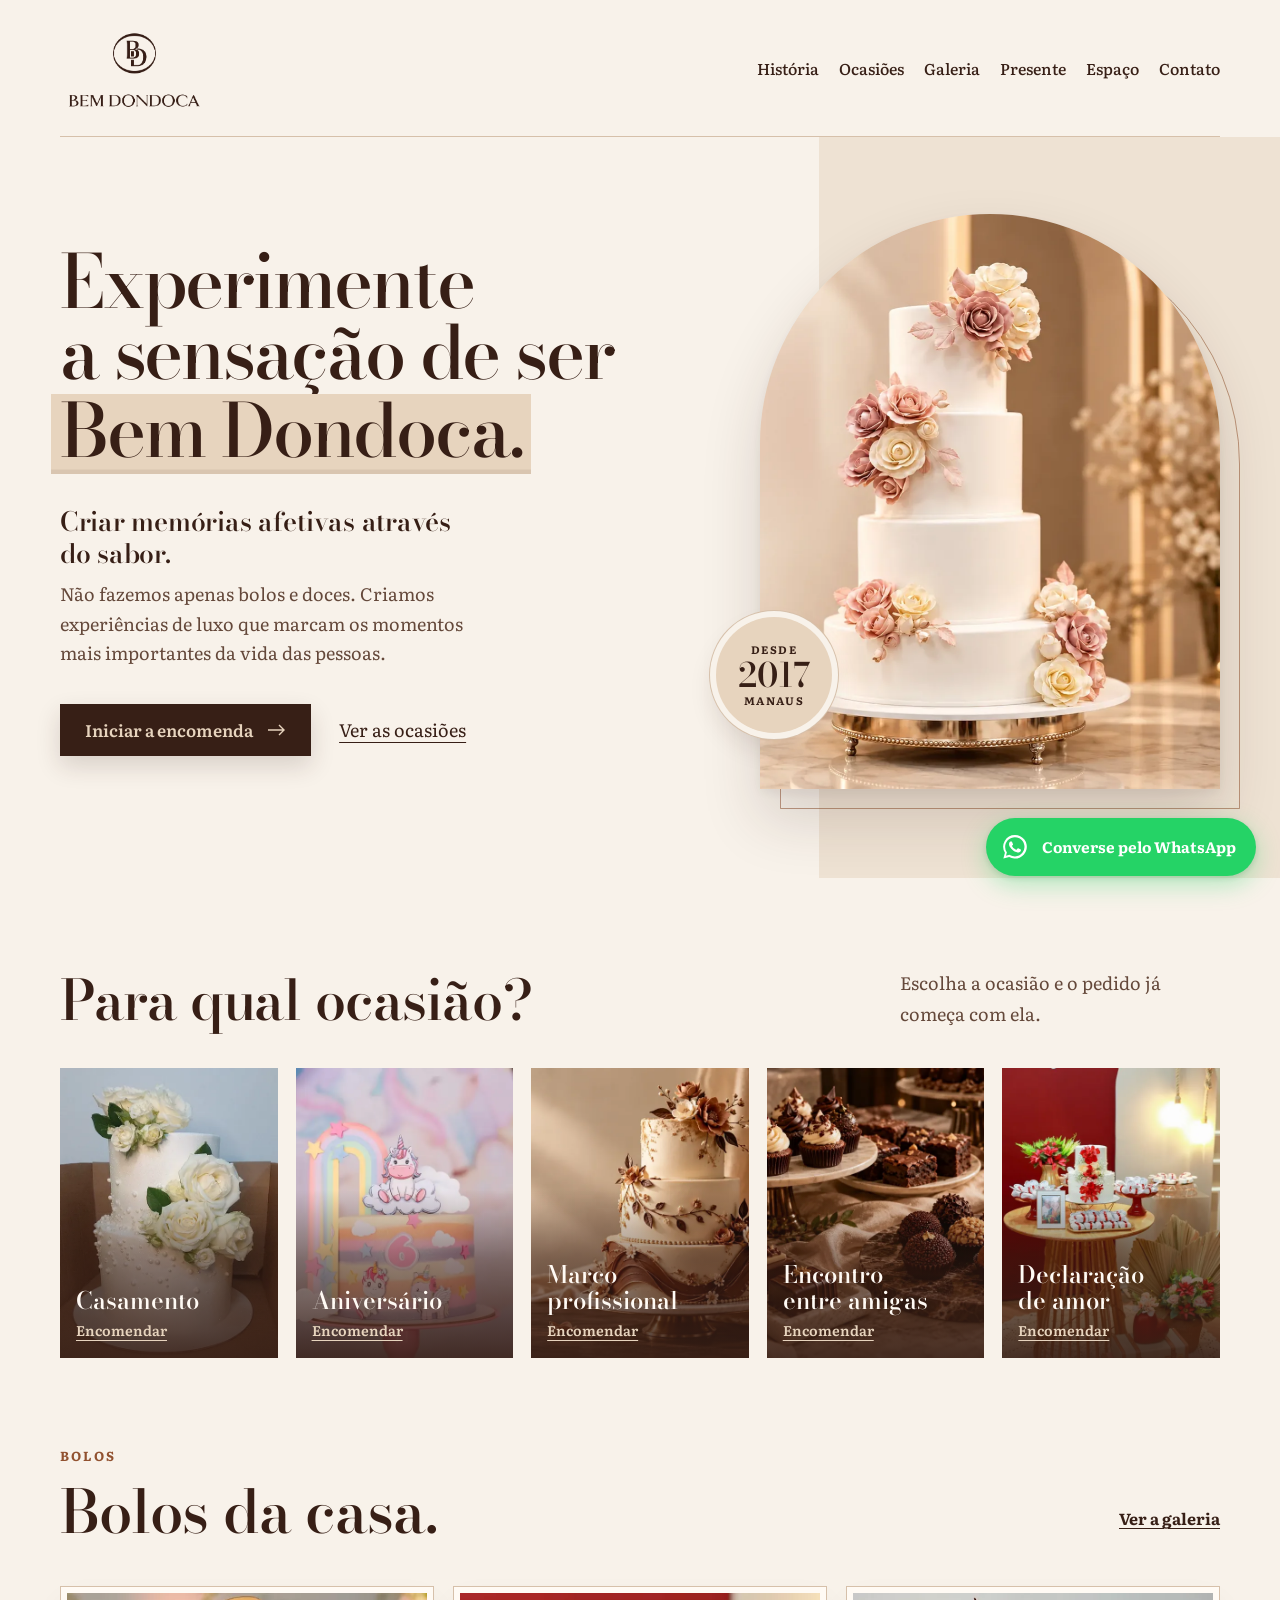
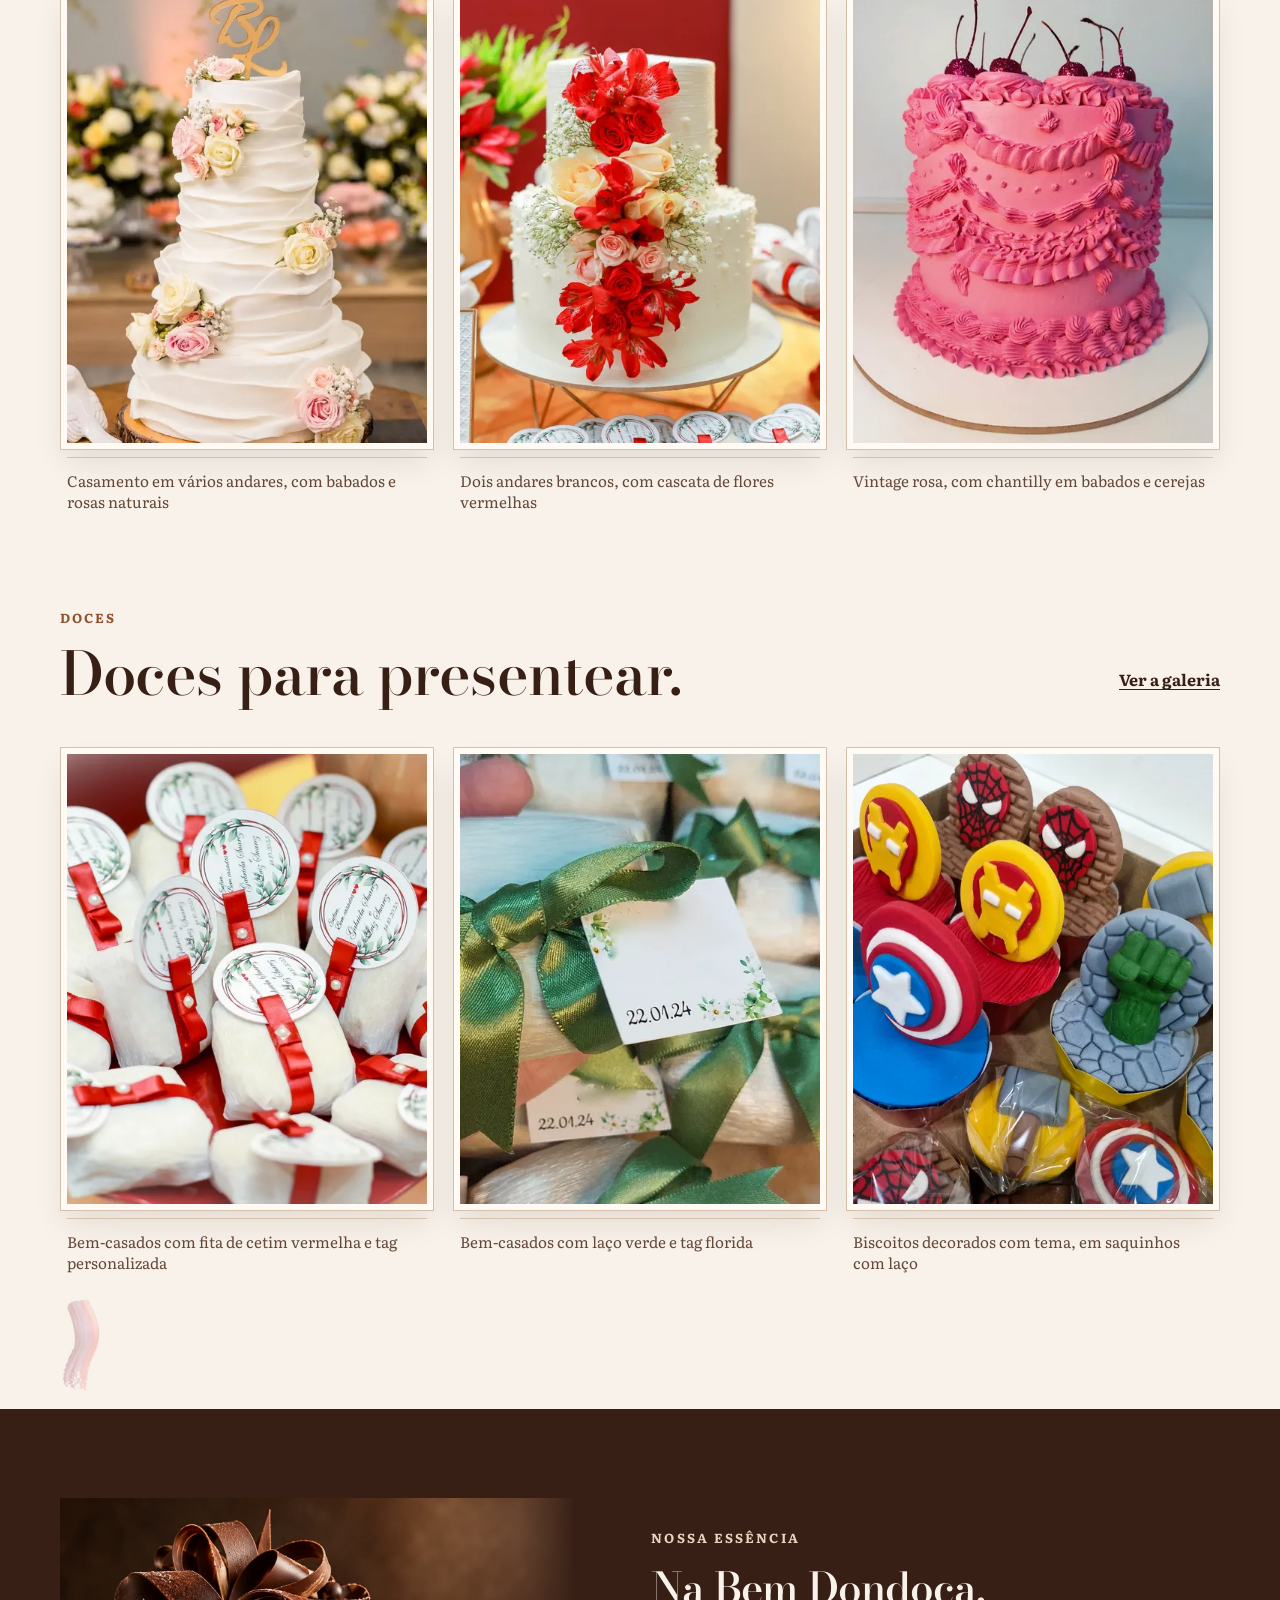
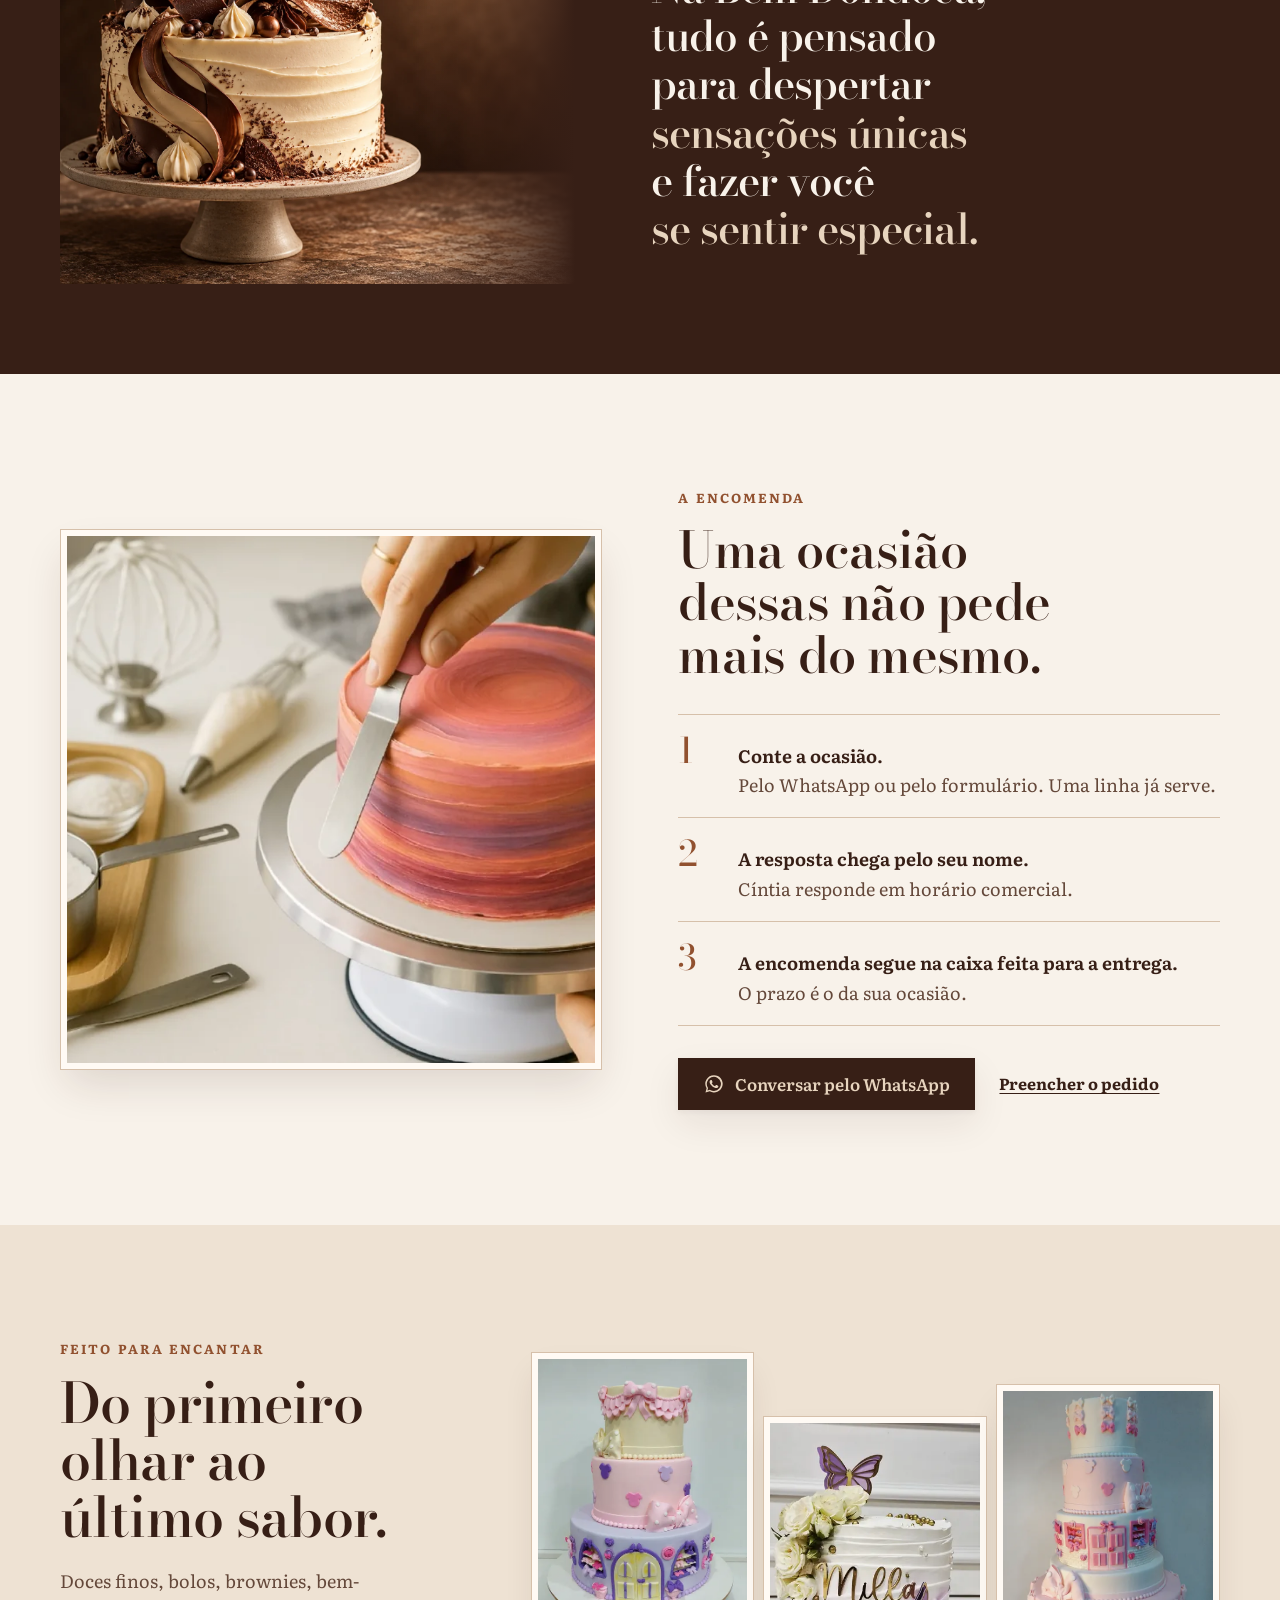
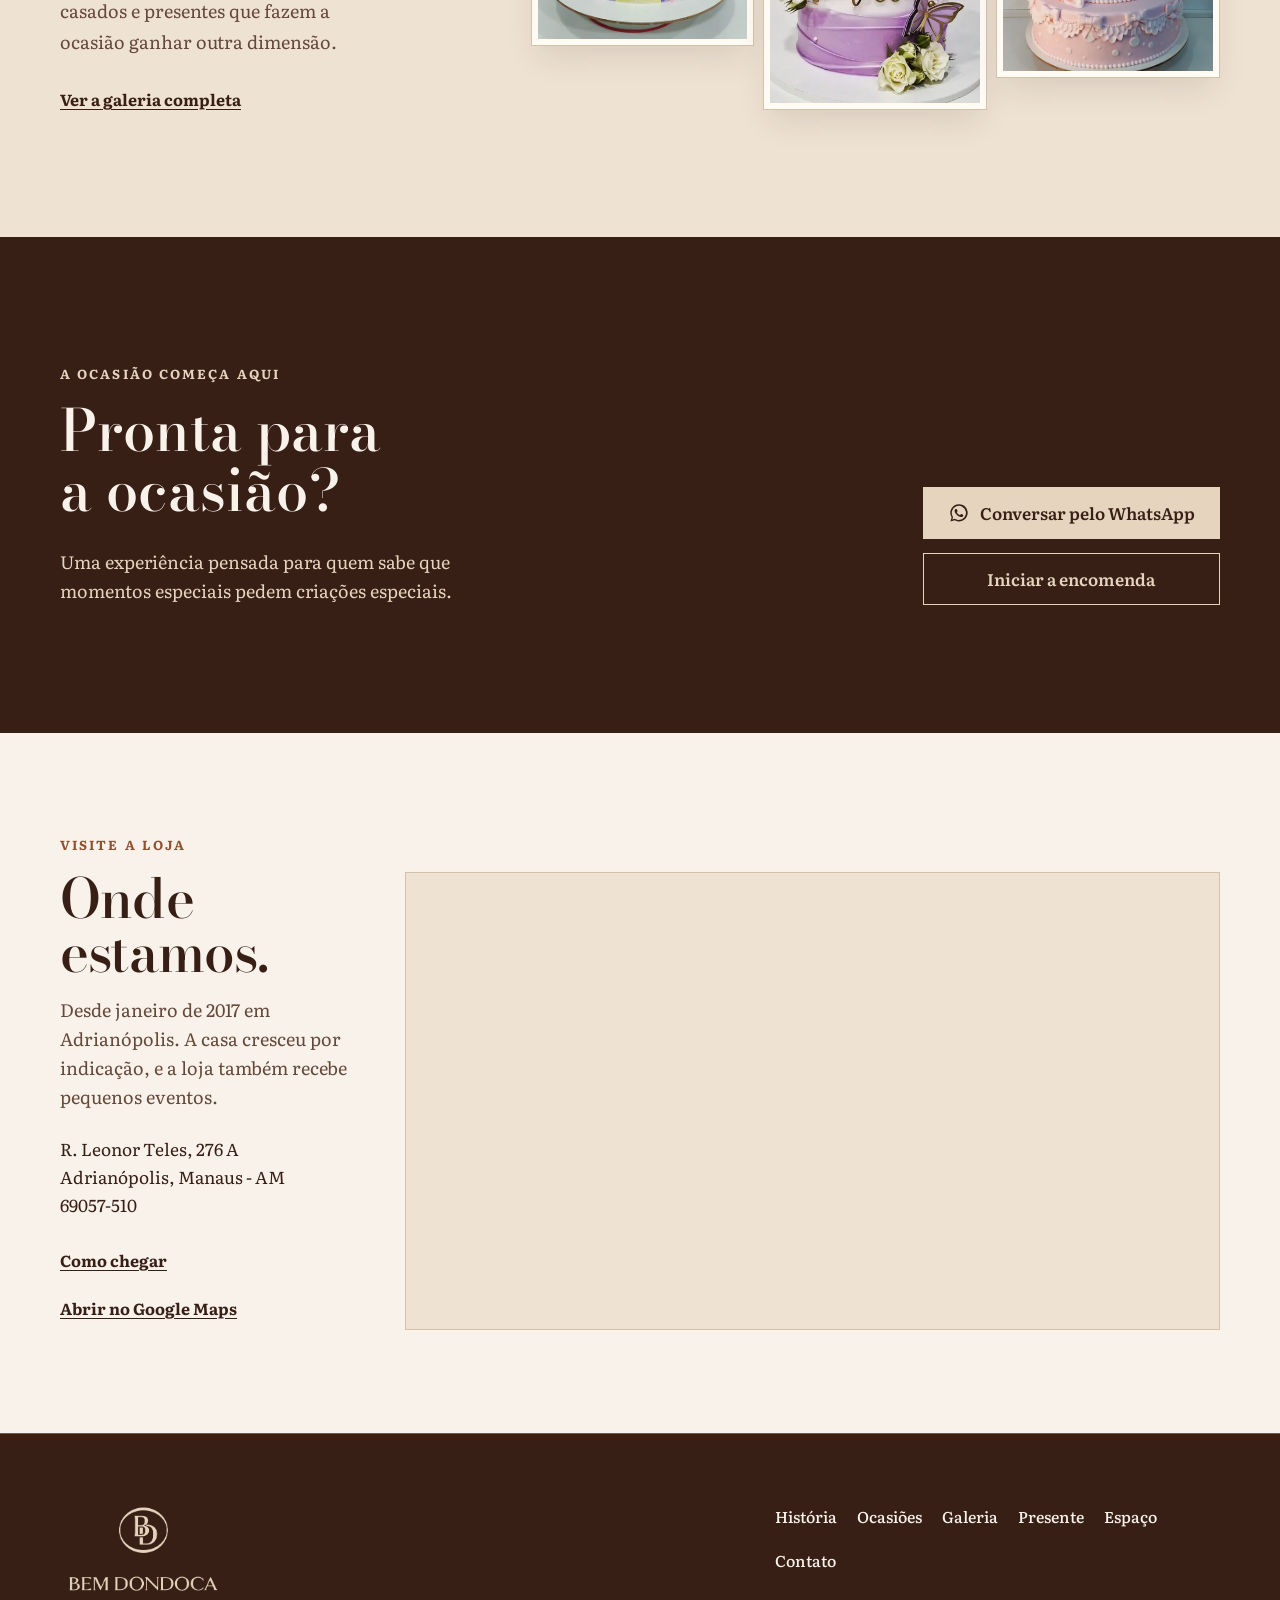
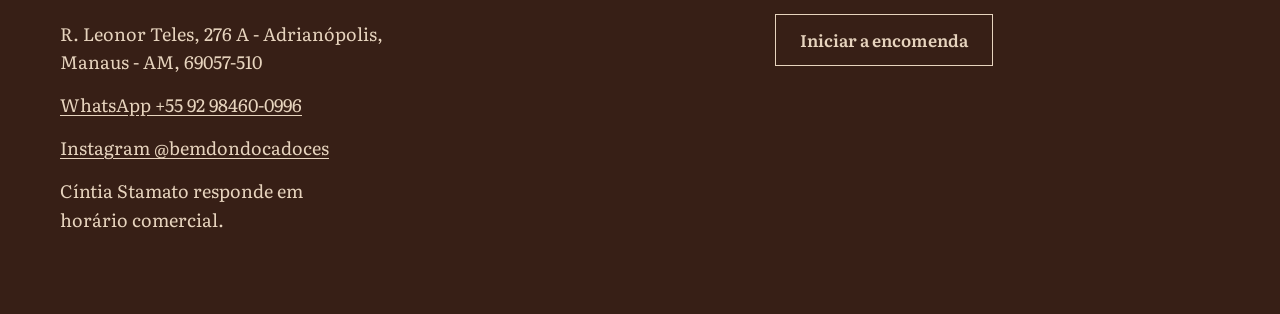
==== commit 4d8af1e2: "feat: hero em arco (teste) Co-Authored-By: Claude Opus 5.5 <noreply@anthropic.com>" ====
--- a/index.html
+++ b/index.html
@@ -5,11 +5,10 @@
   <meta name="viewport" content="width=device-width, initial-scale=1">
   <title>Sua ocasião, pelo seu nome. — Bem Dondoca</title>
   <meta name="description" content="Bolo, doce ou presente para uma ocasião especial em Manaus. A encomenda tem o seu nome.">
-  <link rel="preload" href="/assets/fonts/Literata-latin-variable.woff2" as="font" type="font/woff2" crossorigin>
-  <link rel="preload" href="/assets/fonts/BodoniModa-Variable.woff2" as="font" type="font/woff2" crossorigin>
-  <link rel="preload" as="image" fetchpriority="high" href="/assets/images/hero-cena.webp" type="image/webp" media="(min-width: 560px)">
-  <link rel="preload" as="image" fetchpriority="high" href="/assets/images/hero-cena-bolo.webp" type="image/webp" media="(max-width: 559px)">
-  <link rel="stylesheet" href="/assets/css/site.css">
+  <link rel="preload" href="assets/fonts/Literata-latin-variable.woff2" as="font" type="font/woff2" crossorigin>
+  <link rel="preload" href="assets/fonts/BodoniModa-Variable.woff2" as="font" type="font/woff2" crossorigin>
+  <link rel="preload" as="image" fetchpriority="high" href="assets/images/hero-cena-bolo.webp" type="image/webp">
+  <link rel="stylesheet" href="assets/css/site.css">
   <script type="application/ld+json">
   {
     "@context": "https://schema.org",
@@ -31,35 +30,36 @@
 <body>
   <a class="skip" href="#conteudo">Ir para o conteúdo</a>
   <header class="site-header wrap">
-    <a class="logo" href="/">
-      <img src="/assets/brand/logo-claro.png" alt="Bem Dondoca" width="126" height="72">
+    <a class="logo" href="./">
+      <img src="assets/brand/logo-claro.png" alt="Bem Dondoca" width="126" height="72">
     </a>
     <button class="menu-toggle" type="button" aria-expanded="false" aria-controls="primary-navigation" aria-label="Abrir menu">
       <span></span><span></span><span></span>
     </button>
-    <nav class="nav primary-nav" id="primary-navigation" aria-label="Navegação principal"><a href="/historia/">História</a><a href="/ocasioes/">Ocasiões</a><a href="/galeria/">Galeria</a><a href="/presente/">Presente</a><a href="/espaco/">Espaço</a><a href="/contato/">Contato</a></nav>
+    <nav class="nav primary-nav" id="primary-navigation" aria-label="Navegação principal"><a href="historia/">História</a><a href="ocasioes/">Ocasiões</a><a href="galeria/">Galeria</a><a href="presente/">Presente</a><a href="espaco/">Espaço</a><a href="contato/">Contato</a></nav>
   </header>
   <main id="conteudo">
-    <section class="hero-scene" aria-labelledby="hero-title">
-      <picture class="hero-scene-media">
-        <source media="(max-width: 559px)" srcset="/assets/images/hero-cena-bolo.webp" width="868" height="1043" type="image/webp">
-        <img src="/assets/images/hero-cena.webp" alt="Bolo de casamento de quatro andares, branco, com flores rosadas e creme, sobre um suporte dourado." width="1508" height="1043" fetchpriority="high">
-      </picture>
-      <div class="hero-scene-copy">
-        <h1 id="hero-title" class="hero-scene-title">
-          <span class="line">Experimente</span>
-          <span class="line">a sensação</span>
-          <span class="line">de ser</span>
-          <span class="line name"><span class="name-tag">Bem Dondoca.</span></span>
-        </h1>
-        <div class="hero-scene-lede">
-          <p class="hero-scene-tagline">Criar memórias afetivas através do sabor.</p>
-          <p class="hero-scene-body">Não fazemos apenas bolos e doces. Criamos experiências de luxo que marcam os momentos mais importantes da vida das pessoas.</p>
-        </div>
-        <div class="hero-scene-actions">
-          <a class="button hero-scene-order" href="/contato/">Iniciar a encomenda<svg aria-hidden="true" width="18" height="12" viewBox="0 0 18 12"><path d="M0 6h16M11 1l5 5-5 5" fill="none" stroke="currentColor" stroke-width="1.4"/></svg></a>
-          <a class="hero-scene-link" href="/ocasioes/">Ver as ocasiões</a>
-        </div>
+    <section class="hero-arco" aria-labelledby="hero-title">
+      <div class="hero-arco-inner wrap">
+        <div class="hero-arco-copy">
+          <h1 id="hero-title" class="hero-arco-title">
+            <span class="line">Experimente</span>
+            <span class="line">a sensação de ser</span>
+            <span class="line name"><span class="name-tag">Bem Dondoca.</span></span>
+          </h1>
+          <p class="hero-arco-tagline">Criar memórias afetivas através do sabor.</p>
+          <p class="hero-arco-body">Não fazemos apenas bolos e doces. Criamos experiências de luxo que marcam os momentos mais importantes da vida das pessoas.</p>
+          <div class="hero-arco-actions">
+            <a class="button hero-arco-order" href="contato/">Iniciar a encomenda<svg aria-hidden="true" width="18" height="12" viewBox="0 0 18 12"><path d="M0 6h16M11 1l5 5-5 5" fill="none" stroke="currentColor" stroke-width="1.4"/></svg></a>
+            <a class="hero-arco-link" href="ocasioes/">Ver as ocasiões</a>
+          </div>
+        </div>
+        <figure class="hero-arco-media">
+          <span class="hero-arco-frame">
+            <img src="assets/images/hero-cena-bolo.webp" alt="Bolo de casamento de quatro andares, branco, com flores rosadas e creme, sobre um suporte dourado." width="868" height="1043" fetchpriority="high" decoding="async">
+          </span>
+          <figcaption class="hero-arco-selo"><span>Desde</span><strong>2017</strong><span>Manaus</span></figcaption>
+        </figure>
       </div>
     </section>
     <section class="ocasioes" aria-labelledby="ocasioes-titulo">
@@ -69,36 +69,36 @@
       </div>
       <ul class="ocasioes-rail wrap" role="list" data-rail aria-label="Ocasiões">
         <li>
-          <a class="ocasiao-card" href="/contato/?ocasiao=casamento">
-            <img src="/assets/images/fotos/ocasiao-casamento-480.webp" srcset="/assets/images/fotos/ocasiao-casamento-480.webp 480w, /assets/images/fotos/ocasiao-casamento-720.webp 720w" sizes="(max-width: 700px) 72vw, (max-width: 1100px) 34vw, 224px" alt="Bolo de casamento branco de dois andares com pérolas e rosas brancas" width="480" height="640" loading="lazy" decoding="async">
+          <a class="ocasiao-card" href="contato/?ocasiao=casamento">
+            <img src="assets/images/fotos/ocasiao-casamento-480.webp" srcset="assets/images/fotos/ocasiao-casamento-480.webp 480w, assets/images/fotos/ocasiao-casamento-720.webp 720w" sizes="(max-width: 700px) 72vw, (max-width: 1100px) 34vw, 224px" alt="Bolo de casamento branco de dois andares com pérolas e rosas brancas" width="480" height="640" loading="lazy" decoding="async">
             <span class="ocasiao-nome">Casamento</span>
             <span class="ocasiao-acao">Encomendar</span>
           </a>
         </li>
         <li>
-          <a class="ocasiao-card" href="/contato/?ocasiao=anivers%C3%A1rio">
-            <img src="/assets/images/fotos/ocasiao-aniversario-480.webp" srcset="/assets/images/fotos/ocasiao-aniversario-480.webp 480w, /assets/images/fotos/ocasiao-aniversario-720.webp 720w" sizes="(max-width: 700px) 72vw, (max-width: 1100px) 34vw, 224px" alt="Bolo infantil em tons pastel com unicórnios, arco-íris e o número 6" width="480" height="640" loading="lazy" decoding="async">
+          <a class="ocasiao-card" href="contato/?ocasiao=anivers%C3%A1rio">
+            <img src="assets/images/fotos/ocasiao-aniversario-480.webp" srcset="assets/images/fotos/ocasiao-aniversario-480.webp 480w, assets/images/fotos/ocasiao-aniversario-720.webp 720w" sizes="(max-width: 700px) 72vw, (max-width: 1100px) 34vw, 224px" alt="Bolo infantil em tons pastel com unicórnios, arco-íris e o número 6" width="480" height="640" loading="lazy" decoding="async">
             <span class="ocasiao-nome">Aniversário</span>
             <span class="ocasiao-acao">Encomendar</span>
           </a>
         </li>
         <li>
-          <a class="ocasiao-card" href="/contato/?ocasiao=marco%20profissional">
-            <img src="/assets/images/fotos/ocasiao-marco-480.webp" srcset="/assets/images/fotos/ocasiao-marco-480.webp 480w, /assets/images/fotos/ocasiao-marco-720.webp 648w" sizes="(max-width: 700px) 72vw, (max-width: 1100px) 34vw, 224px" alt="Bolo elegante de três andares em creme e chocolate, com folhas e flores de açúcar" width="480" height="640" loading="lazy" decoding="async">
+          <a class="ocasiao-card" href="contato/?ocasiao=marco%20profissional">
+            <img src="assets/images/fotos/ocasiao-marco-480.webp" srcset="assets/images/fotos/ocasiao-marco-480.webp 480w, assets/images/fotos/ocasiao-marco-720.webp 648w" sizes="(max-width: 700px) 72vw, (max-width: 1100px) 34vw, 224px" alt="Bolo elegante de três andares em creme e chocolate, com folhas e flores de açúcar" width="480" height="640" loading="lazy" decoding="async">
             <span class="ocasiao-nome">Marco profissional</span>
             <span class="ocasiao-acao">Encomendar</span>
           </a>
         </li>
         <li>
-          <a class="ocasiao-card" href="/contato/?ocasiao=encontro%20entre%20amigas">
-            <img src="/assets/images/fotos/ocasiao-amigas-480.webp" srcset="/assets/images/fotos/ocasiao-amigas-480.webp 480w, /assets/images/fotos/ocasiao-amigas-720.webp 720w" sizes="(max-width: 700px) 72vw, (max-width: 1100px) 34vw, 224px" alt="Mesa com cupcakes, brownies, brigadeiros e doces finos" width="480" height="640" loading="lazy" decoding="async">
+          <a class="ocasiao-card" href="contato/?ocasiao=encontro%20entre%20amigas">
+            <img src="assets/images/fotos/ocasiao-amigas-480.webp" srcset="assets/images/fotos/ocasiao-amigas-480.webp 480w, assets/images/fotos/ocasiao-amigas-720.webp 720w" sizes="(max-width: 700px) 72vw, (max-width: 1100px) 34vw, 224px" alt="Mesa com cupcakes, brownies, brigadeiros e doces finos" width="480" height="640" loading="lazy" decoding="async">
             <span class="ocasiao-nome">Encontro entre amigas</span>
             <span class="ocasiao-acao">Encomendar</span>
           </a>
         </li>
         <li>
-          <a class="ocasiao-card" href="/contato/?ocasiao=declara%C3%A7%C3%A3o%20de%20amor">
-            <img src="/assets/images/fotos/ocasiao-amor-480.webp" srcset="/assets/images/fotos/ocasiao-amor-480.webp 480w, /assets/images/fotos/ocasiao-amor-720.webp 720w" sizes="(max-width: 700px) 72vw, (max-width: 1100px) 34vw, 224px" alt="Mesa de festa com bolo branco e flores vermelhas, doces e presentes" width="480" height="640" loading="lazy" decoding="async">
+          <a class="ocasiao-card" href="contato/?ocasiao=declara%C3%A7%C3%A3o%20de%20amor">
+            <img src="assets/images/fotos/ocasiao-amor-480.webp" srcset="assets/images/fotos/ocasiao-amor-480.webp 480w, assets/images/fotos/ocasiao-amor-720.webp 720w" sizes="(max-width: 700px) 72vw, (max-width: 1100px) 34vw, 224px" alt="Mesa de festa com bolo branco e flores vermelhas, doces e presentes" width="480" height="640" loading="lazy" decoding="async">
             <span class="ocasiao-nome">Declaração de amor</span>
             <span class="ocasiao-acao">Encomendar</span>
           </a>
@@ -110,42 +110,42 @@
       <div class="vitrine-head">
         <p class="kicker">Bolos</p>
         <h2 id="vitrine-bolos">Bolos da casa.</h2>
-        <a class="text-link vitrine-link" href="/galeria/">Ver a galeria</a>
+        <a class="text-link vitrine-link" href="galeria/">Ver a galeria</a>
       </div>
       <div class="vitrine-grid">
         <figure class="vitrine-item vitrine-item--lead">
-          <img src="/assets/images/fotos/bolo-casamento-babados-card-800.webp" srcset="/assets/images/fotos/bolo-casamento-babados-card-480.webp 480w, /assets/images/fotos/bolo-casamento-babados-card-800.webp 800w" sizes="(max-width: 560px) calc(100vw - 46px), (max-width: 800px) calc(33vw - 24px), 370px" alt="Bolo de casamento branco de vários andares com babados de pasta americana, rosas naturais e topo com iniciais" width="800" height="1000" loading="lazy" decoding="async">
+          <img src="assets/images/fotos/bolo-casamento-babados-card-800.webp" srcset="assets/images/fotos/bolo-casamento-babados-card-480.webp 480w, assets/images/fotos/bolo-casamento-babados-card-800.webp 800w" sizes="(max-width: 560px) calc(100vw - 46px), (max-width: 800px) calc(33vw - 24px), 370px" alt="Bolo de casamento branco de vários andares com babados de pasta americana, rosas naturais e topo com iniciais" width="800" height="1000" loading="lazy" decoding="async">
           <figcaption>Casamento em vários andares, com babados e rosas naturais</figcaption>
         </figure>
         <figure class="vitrine-item">
-          <img src="/assets/images/fotos/bolo-flores-vermelhas-card-800.webp" srcset="/assets/images/fotos/bolo-flores-vermelhas-card-480.webp 480w, /assets/images/fotos/bolo-flores-vermelhas-card-800.webp 800w" sizes="(max-width: 560px) calc(50vw - 30px), (max-width: 800px) calc(33vw - 24px), 370px" alt="Bolo branco de dois andares decorado com cascata de flores vermelhas, rosas claras e mosquitinho" width="800" height="1000" loading="lazy" decoding="async">
+          <img src="assets/images/fotos/bolo-flores-vermelhas-card-800.webp" srcset="assets/images/fotos/bolo-flores-vermelhas-card-480.webp 480w, assets/images/fotos/bolo-flores-vermelhas-card-800.webp 800w" sizes="(max-width: 560px) calc(50vw - 30px), (max-width: 800px) calc(33vw - 24px), 370px" alt="Bolo branco de dois andares decorado com cascata de flores vermelhas, rosas claras e mosquitinho" width="800" height="1000" loading="lazy" decoding="async">
           <figcaption>Dois andares brancos, com cascata de flores vermelhas</figcaption>
         </figure>
         <figure class="vitrine-item">
-          <img src="/assets/images/fotos/bolo-vintage-cerejas-card-800.webp" srcset="/assets/images/fotos/bolo-vintage-cerejas-card-480.webp 480w, /assets/images/fotos/bolo-vintage-cerejas-card-800.webp 800w" sizes="(max-width: 560px) calc(50vw - 30px), (max-width: 800px) calc(33vw - 24px), 370px" alt="Bolo rosa em estilo vintage com acabamento de chantilly em babados e cerejas brilhantes no topo" width="800" height="1001" loading="lazy" decoding="async">
+          <img src="assets/images/fotos/bolo-vintage-cerejas-card-800.webp" srcset="assets/images/fotos/bolo-vintage-cerejas-card-480.webp 480w, assets/images/fotos/bolo-vintage-cerejas-card-800.webp 800w" sizes="(max-width: 560px) calc(50vw - 30px), (max-width: 800px) calc(33vw - 24px), 370px" alt="Bolo rosa em estilo vintage com acabamento de chantilly em babados e cerejas brilhantes no topo" width="800" height="1001" loading="lazy" decoding="async">
           <figcaption>Vintage rosa, com chantilly em babados e cerejas</figcaption>
         </figure>
       </div>
       </div>
     </section>
     <section class="vitrine vitrine--doces wrap" aria-labelledby="vitrine-doces">
-      <img class="marca-dagua" src="/assets/images/pincelada-identidade.webp" alt="" width="880" height="2005" decoding="async" loading="lazy" aria-hidden="true">
+      <img class="marca-dagua" src="assets/images/pincelada-identidade.webp" alt="" width="880" height="2005" decoding="async" loading="lazy" aria-hidden="true">
       <div class="vitrine-head">
         <p class="kicker">Doces</p>
         <h2 id="vitrine-doces">Doces para presentear.</h2>
-        <a class="text-link vitrine-link" href="/galeria/">Ver a galeria</a>
+        <a class="text-link vitrine-link" href="galeria/">Ver a galeria</a>
       </div>
       <div class="vitrine-grid">
         <figure class="vitrine-item vitrine-item--lead">
-          <img src="/assets/images/fotos/bem-casados-laco-vermelho-card-800.webp" srcset="/assets/images/fotos/bem-casados-laco-vermelho-card-480.webp 480w, /assets/images/fotos/bem-casados-laco-vermelho-card-800.webp 750w" sizes="(max-width: 560px) calc(100vw - 46px), (max-width: 800px) calc(33vw - 24px), 370px" alt="Bem-casados embrulhados em papel branco com fita de cetim vermelha e tag personalizada, servidos em bandeja" width="750" height="938" loading="lazy" decoding="async">
+          <img src="assets/images/fotos/bem-casados-laco-vermelho-card-800.webp" srcset="assets/images/fotos/bem-casados-laco-vermelho-card-480.webp 480w, assets/images/fotos/bem-casados-laco-vermelho-card-800.webp 750w" sizes="(max-width: 560px) calc(100vw - 46px), (max-width: 800px) calc(33vw - 24px), 370px" alt="Bem-casados embrulhados em papel branco com fita de cetim vermelha e tag personalizada, servidos em bandeja" width="750" height="938" loading="lazy" decoding="async">
           <figcaption>Bem-casados com fita de cetim vermelha e tag personalizada</figcaption>
         </figure>
         <figure class="vitrine-item">
-          <img src="/assets/images/fotos/bem-casados-laco-verde-card-800.webp" srcset="/assets/images/fotos/bem-casados-laco-verde-card-480.webp 480w, /assets/images/fotos/bem-casados-laco-verde-card-800.webp 800w" sizes="(max-width: 560px) calc(50vw - 30px), (max-width: 800px) calc(33vw - 24px), 370px" alt="Bem-casados embrulhados em papel branco com laço de cetim verde e tag personalizada com flores" width="800" height="1000" loading="lazy" decoding="async">
+          <img src="assets/images/fotos/bem-casados-laco-verde-card-800.webp" srcset="assets/images/fotos/bem-casados-laco-verde-card-480.webp 480w, assets/images/fotos/bem-casados-laco-verde-card-800.webp 800w" sizes="(max-width: 560px) calc(50vw - 30px), (max-width: 800px) calc(33vw - 24px), 370px" alt="Bem-casados embrulhados em papel branco com laço de cetim verde e tag personalizada com flores" width="800" height="1000" loading="lazy" decoding="async">
           <figcaption>Bem-casados com laço verde e tag florida</figcaption>
         </figure>
         <figure class="vitrine-item">
-          <img src="/assets/images/fotos/doces-biscoitos-herois-card-800.webp" srcset="/assets/images/fotos/doces-biscoitos-herois-card-480.webp 480w, /assets/images/fotos/doces-biscoitos-herois-card-800.webp 800w" sizes="(max-width: 560px) calc(50vw - 30px), (max-width: 800px) calc(33vw - 24px), 370px" alt="Biscoitos decorados com temas de super-heróis, como escudo do Capitão América, Homem-Aranha e Hulk, embalados em saquinhos com laços coloridos" width="800" height="1000" loading="lazy" decoding="async">
+          <img src="assets/images/fotos/doces-biscoitos-herois-card-800.webp" srcset="assets/images/fotos/doces-biscoitos-herois-card-480.webp 480w, assets/images/fotos/doces-biscoitos-herois-card-800.webp 800w" sizes="(max-width: 560px) calc(50vw - 30px), (max-width: 800px) calc(33vw - 24px), 370px" alt="Biscoitos decorados com temas de super-heróis, como escudo do Capitão América, Homem-Aranha e Hulk, embalados em saquinhos com laços coloridos" width="800" height="1000" loading="lazy" decoding="async">
           <figcaption>Biscoitos decorados com tema, em saquinhos com laço</figcaption>
         </figure>
       </div>
@@ -153,7 +153,7 @@
     <section class="brand-promise" aria-labelledby="brand-promise-title">
       <div class="brand-promise-inner wrap">
         <figure class="brand-promise-image">
-          <img src="/assets/images/sensacoes-bolo-moderno.webp" alt="Bolo contemporâneo de cobertura marfim com detalhes de chocolate" width="1448" height="1086" loading="lazy">
+          <img src="assets/images/sensacoes-bolo-moderno.webp" alt="Bolo contemporâneo de cobertura marfim com detalhes de chocolate" width="1448" height="1086" loading="lazy">
         </figure>
         <div class="brand-promise-copy">
           <p class="kicker">Nossa essência</p>
@@ -170,7 +170,7 @@
     </section>
     <section class="encomenda wrap" aria-labelledby="encomenda-titulo">
       <figure class="encomenda-foto">
-        <img src="/assets/images/atelier-acabamento.webp" alt="Mãos dão o acabamento à cobertura de um bolo em faixas de coral e ameixa" width="1212" height="682" loading="lazy" decoding="async">
+        <img src="assets/images/atelier-acabamento.webp" alt="Mãos dão o acabamento à cobertura de um bolo em faixas de coral e ameixa" width="1212" height="682" loading="lazy" decoding="async">
       </figure>
       <div class="encomenda-copy">
         <p class="kicker">A encomenda</p>
@@ -182,7 +182,7 @@
         </ol>
         <div class="actions">
           <a class="button button-whatsapp" href="https://wa.me/5592984600996?text=Ol%C3%A1!%20Gostaria%20de%20fazer%20uma%20encomenda%20na%20Bem%20Dondoca." target="_blank" rel="noopener noreferrer"><svg class="wa-icon" viewBox="0 0 32 32" aria-hidden="true" focusable="false"><path d="M16 3.2A12.55 12.55 0 0 0 5.25 22.24L3.6 28.3l6.2-1.62A12.57 12.57 0 1 0 16 3.2Zm0 22.9c-1.95 0-3.86-.52-5.53-1.52l-.4-.24-3.68.96.98-3.58-.26-.42A10.28 10.28 0 1 1 16 26.1Zm5.64-7.7c-.31-.16-1.84-.91-2.13-1.01-.29-.11-.5-.16-.71.16-.21.31-.81 1.01-.99 1.22-.18.21-.36.24-.67.08-.31-.16-1.31-.48-2.49-1.53-.92-.82-1.54-1.84-1.72-2.15-.18-.31-.02-.48.14-.64.14-.14.31-.36.47-.54.16-.18.21-.31.31-.52.1-.21.05-.39-.03-.55-.08-.16-.71-1.71-.97-2.34-.26-.61-.52-.53-.71-.54h-.6c-.21 0-.55.08-.84.39-.29.31-1.1 1.07-1.1 2.62s1.13 3.04 1.29 3.25c.16.21 2.22 3.39 5.38 4.75.75.32 1.33.51 1.78.65.75.24 1.43.21 1.97.13.6-.09 1.84-.75 2.1-1.48.26-.73.26-1.35.18-1.48-.08-.13-.29-.21-.6-.37Z"/></svg>Conversar pelo WhatsApp</a>
-          <a class="text-link" href="/contato/">Preencher o pedido</a>
+          <a class="text-link" href="contato/">Preencher o pedido</a>
         </div>
       </div>
     </section>
@@ -192,12 +192,12 @@
           <p class="kicker">Feito para encantar</p>
           <h2 id="mostra-titulo">Do primeiro olhar ao último sabor.</h2>
           <p>Doces finos, bolos, brownies, bem-casados e presentes que fazem a ocasião ganhar outra dimensão.</p>
-          <a class="text-link" href="/galeria/">Ver a galeria completa</a>
+          <a class="text-link" href="galeria/">Ver a galeria completa</a>
         </div>
         <ul class="mostra-fotos" role="list" data-rail aria-label="Bolos da galeria">
-          <li><img src="/assets/images/fotos/bolo-minnie-tres-andares-480.webp" srcset="/assets/images/fotos/bolo-minnie-tres-andares-480.webp 480w, /assets/images/fotos/bolo-minnie-tres-andares-960.webp 960w" sizes="(max-width: 700px) 62vw, 240px" alt="Bolo infantil rosa e lilás de três andares com laços e casinha da Minnie" width="480" height="675" loading="lazy" decoding="async"></li>
-          <li><img src="/assets/images/fotos/bolo-personalizado-480.webp" srcset="/assets/images/fotos/bolo-personalizado-480.webp 480w, /assets/images/fotos/bolo-personalizado-960.webp 960w" sizes="(max-width: 700px) 62vw, 240px" alt="Bolo personalizado branco e lilás, decorado com rosas, borboletas e detalhes dourados" width="480" height="480" loading="lazy" decoding="async"></li>
-          <li><img src="/assets/images/fotos/bolo-casinha-rosa-480.webp" srcset="/assets/images/fotos/bolo-casinha-rosa-480.webp 480w, /assets/images/fotos/bolo-casinha-rosa-960.webp 960w" sizes="(max-width: 700px) 62vw, 240px" alt="Bolo infantil de quatro andares em tons de rosa com janelas e portas de casinha" width="480" height="726" loading="lazy" decoding="async"></li>
+          <li><img src="assets/images/fotos/bolo-minnie-tres-andares-480.webp" srcset="assets/images/fotos/bolo-minnie-tres-andares-480.webp 480w, assets/images/fotos/bolo-minnie-tres-andares-960.webp 960w" sizes="(max-width: 700px) 62vw, 240px" alt="Bolo infantil rosa e lilás de três andares com laços e casinha da Minnie" width="480" height="675" loading="lazy" decoding="async"></li>
+          <li><img src="assets/images/fotos/bolo-personalizado-480.webp" srcset="assets/images/fotos/bolo-personalizado-480.webp 480w, assets/images/fotos/bolo-personalizado-960.webp 960w" sizes="(max-width: 700px) 62vw, 240px" alt="Bolo personalizado branco e lilás, decorado com rosas, borboletas e detalhes dourados" width="480" height="480" loading="lazy" decoding="async"></li>
+          <li><img src="assets/images/fotos/bolo-casinha-rosa-480.webp" srcset="assets/images/fotos/bolo-casinha-rosa-480.webp 480w, assets/images/fotos/bolo-casinha-rosa-960.webp 960w" sizes="(max-width: 700px) 62vw, 240px" alt="Bolo infantil de quatro andares em tons de rosa com janelas e portas de casinha" width="480" height="726" loading="lazy" decoding="async"></li>
         </ul>
       </div>
     </section>
@@ -210,7 +210,7 @@
         </div>
         <div class="actions close-actions">
           <a class="button button-whatsapp" href="https://wa.me/5592984600996?text=Ol%C3%A1!%20Gostaria%20de%20fazer%20uma%20encomenda%20na%20Bem%20Dondoca." target="_blank" rel="noopener noreferrer"><svg class="wa-icon" viewBox="0 0 32 32" aria-hidden="true" focusable="false"><path d="M16 3.2A12.55 12.55 0 0 0 5.25 22.24L3.6 28.3l6.2-1.62A12.57 12.57 0 1 0 16 3.2Zm0 22.9c-1.95 0-3.86-.52-5.53-1.52l-.4-.24-3.68.96.98-3.58-.26-.42A10.28 10.28 0 1 1 16 26.1Zm5.64-7.7c-.31-.16-1.84-.91-2.13-1.01-.29-.11-.5-.16-.71.16-.21.31-.81 1.01-.99 1.22-.18.21-.36.24-.67.08-.31-.16-1.31-.48-2.49-1.53-.92-.82-1.54-1.84-1.72-2.15-.18-.31-.02-.48.14-.64.14-.14.31-.36.47-.54.16-.18.21-.31.31-.52.1-.21.05-.39-.03-.55-.08-.16-.71-1.71-.97-2.34-.26-.61-.52-.53-.71-.54h-.6c-.21 0-.55.08-.84.39-.29.31-1.1 1.07-1.1 2.62s1.13 3.04 1.29 3.25c.16.21 2.22 3.39 5.38 4.75.75.32 1.33.51 1.78.65.75.24 1.43.21 1.97.13.6-.09 1.84-.75 2.1-1.48.26-.73.26-1.35.18-1.48-.08-.13-.29-.21-.6-.37Z"/></svg>Conversar pelo WhatsApp</a>
-          <a class="button" href="/contato/">Iniciar a encomenda</a>
+          <a class="button" href="contato/">Iniciar a encomenda</a>
         </div>
       </div>
     </section>
@@ -234,8 +234,8 @@
   <footer class="site-footer">
     <div class="wrap footer-grid">
       <div>
-        <a class="logo footer-logo" href="/">
-          <img src="/assets/brand/logo-escuro.png" alt="Bem Dondoca" width="154" height="88">
+        <a class="logo footer-logo" href="./">
+          <img src="assets/brand/logo-escuro.png" alt="Bem Dondoca" width="154" height="88">
         </a>
         <p class="footer-meta">R. Leonor Teles, 276 A - Adrianópolis, Manaus - AM, 69057-510</p>
         <p class="footer-meta"><a href="https://wa.me/5592984600996" target="_blank" rel="noopener noreferrer">WhatsApp +55 92 98460-0996</a></p>
@@ -243,11 +243,11 @@
         <p class="footer-meta">Cíntia Stamato responde em horário comercial.</p>
       </div>
       <div>
-        <nav class="nav" aria-label="Seções no rodapé"><a href="/historia/">História</a><a href="/ocasioes/">Ocasiões</a><a href="/galeria/">Galeria</a><a href="/presente/">Presente</a><a href="/espaco/">Espaço</a><a href="/contato/">Contato</a></nav>
-        <p class="actions"><a class="button" href="/contato/">Iniciar a encomenda</a></p>
+        <nav class="nav" aria-label="Seções no rodapé"><a href="historia/">História</a><a href="ocasioes/">Ocasiões</a><a href="galeria/">Galeria</a><a href="presente/">Presente</a><a href="espaco/">Espaço</a><a href="contato/">Contato</a></nav>
+        <p class="actions"><a class="button" href="contato/">Iniciar a encomenda</a></p>
       </div>
     </div>
   </footer>
-  <script src="/assets/js/site.js"></script>
+  <script src="assets/js/site.js"></script>
 </body>
 </html>
--- a/assets/css/site.css
+++ b/assets/css/site.css
@@ -1,6 +1,6 @@
 @font-face {
   font-family: "Bodoni Moda Display";
-  src: url("/assets/fonts/BodoniModa-Variable.woff2") format("woff2");
+  src: url("../fonts/BodoniModa-Variable.woff2") format("woff2");
   font-weight: 400 900;
   font-style: normal;
   font-display: swap;
@@ -8,7 +8,7 @@
 
 @font-face {
   font-family: "Literata";
-  src: url("/assets/fonts/Literata-latin-variable.woff2") format("woff2");
+  src: url("../fonts/Literata-latin-variable.woff2") format("woff2");
   font-weight: 400 900;
   font-style: normal;
   font-display: swap;
@@ -17,7 +17,7 @@
 
 @font-face {
   font-family: "Literata";
-  src: url("/assets/fonts/Literata-latin-ext-variable.woff2") format("woff2");
+  src: url("../fonts/Literata-latin-ext-variable.woff2") format("woff2");
   font-weight: 400 900;
   font-style: normal;
   font-display: swap;
@@ -566,3 +566,54 @@
   .rail-dot::before, .rail-btn { transition: none; }
 }
 .mostra .rail-controls { margin-top: -20px; }
+
+/* ===== Hero em arco (teste no branch hero-arco) ===== */
+.hero-arco { position: relative; overflow: hidden; isolation: isolate; }
+.hero-arco::before { content: ""; position: absolute; top: 0; right: 0; bottom: 0; z-index: -1; width: 36%; background: var(--paper-deep); }
+.hero-arco-inner { display: grid; grid-template-columns: minmax(0, 1.15fr) minmax(0, .85fr); gap: clamp(40px, 6vw, 104px); align-items: center; padding-block: clamp(48px, 6vw, 88px) clamp(64px, 7vw, 112px); }
+.hero-arco-title { margin: 0; color: var(--ink); font-family: var(--display-font); font-size: clamp(2.9rem, 1.1rem + 4.4vw, 5.7rem); font-weight: 520; font-optical-sizing: none; font-variation-settings: "opsz" 28; line-height: .96; letter-spacing: -.03em; }
+.hero-arco-title .line { display: block; }
+.hero-arco-title .name { margin-top: .08em; }
+.hero-arco .name-tag { margin-left: -.12em; padding: .02em .12em .1em; }
+.hero-arco-tagline { max-width: 26ch; margin: 32px 0 0; color: var(--ink); font-family: var(--display-font); font-size: clamp(1.3rem, 1.1rem + .7vw, 1.75rem); font-weight: 560; font-optical-sizing: none; font-variation-settings: "opsz" 24; line-height: 1.18; letter-spacing: -.01em; }
+.hero-arco-body { max-width: 44ch; margin: 10px 0 0; color: var(--ink-soft); line-height: 1.65; }
+.hero-arco-actions { display: flex; flex-wrap: wrap; align-items: center; gap: 12px 28px; margin-top: 36px; }
+.hero-arco .hero-arco-order { gap: .9em; box-shadow: 0 10px 24px rgb(55 31 22 / .16); }
+.hero-arco-order svg { flex: none; transition: transform 180ms var(--ease); }
+.hero-arco-order:hover svg, .hero-arco-order:focus-visible svg { transform: translateX(3px); }
+.hero-arco-link, .hero-arco-link:visited { display: inline-flex; align-items: center; min-height: 44px; color: var(--ink); text-decoration: underline; text-decoration-thickness: 1px; text-underline-offset: .28em; }
+.hero-arco-link:hover { color: var(--accent); }
+
+/* O arco: foto em formato de vitrine, com contorno deslocado e selo redondo */
+.hero-arco-media { position: relative; justify-self: end; width: min(100%, 460px); margin: 0; }
+.hero-arco-media::before { content: ""; position: absolute; top: 20px; right: -20px; bottom: -20px; left: 20px; z-index: -1; border: 1px solid var(--accent); border-radius: 999px 999px 0 0; opacity: .55; }
+.hero-arco-frame { display: block; overflow: hidden; aspect-ratio: 4 / 5; border-radius: 999px 999px 0 0; background: var(--paper-deep); box-shadow: 0 30px 60px rgb(55 31 22 / .16), 0 4px 12px rgb(55 31 22 / .06); }
+.hero-arco-frame img { width: 100%; height: 100%; object-fit: cover; object-position: 50% 62%; }
+.hero-arco-selo { position: absolute; bottom: 56px; left: -44px; display: grid; place-content: center; justify-items: center; width: 116px; height: 116px; margin: 0; border-radius: 50%; background: var(--champagne); color: var(--ink); text-align: center; box-shadow: 0 0 0 6px var(--paper), 0 0 0 7px var(--line), 0 14px 28px rgb(55 31 22 / .14); }
+.hero-arco-selo span { font-size: .68rem; font-weight: 700; letter-spacing: .14em; line-height: 1.2; text-transform: uppercase; }
+.hero-arco-selo strong { margin: 2px 0; font-family: var(--display-font); font-size: 2.1rem; font-weight: 540; font-optical-sizing: none; font-variation-settings: "opsz" 24; line-height: 1; }
+
+@media (prefers-reduced-motion: no-preference) {
+  .hero-arco-frame img { animation: settle 900ms var(--ease) both; }
+  .motion .hero-arco-title .line { animation: rise 800ms var(--ease) both; }
+  .motion .hero-arco-title .line:nth-child(2) { animation-delay: 90ms; }
+  .motion .hero-arco-title .line:nth-child(3) { animation-delay: 180ms; }
+}
+
+@media (max-width: 900px) {
+  .hero-arco::before { top: auto; width: 100%; height: 38%; }
+  .hero-arco-inner { grid-template-columns: 1fr; gap: 48px; padding-block: 40px 72px; }
+  .hero-arco-title { font-size: clamp(2.4rem, 10.2vw, 4.4rem); }
+  .hero-arco-media { justify-self: center; width: min(82%, 400px); }
+  .hero-arco-selo { left: -32px; bottom: 40px; width: 100px; height: 100px; }
+  .hero-arco-selo strong { font-size: 1.8rem; }
+}
+@media (max-width: 420px) {
+  .hero-arco-tagline { margin-top: 24px; }
+  .hero-arco-actions { gap: 8px 24px; margin-top: 28px; }
+  .hero-arco .hero-arco-order { width: auto; }
+  .hero-arco-media::before { top: 14px; right: -14px; bottom: -14px; left: 14px; }
+}
+@media (prefers-reduced-motion: reduce) {
+  .hero-arco-frame img, .motion .hero-arco-title .line { animation: none; }
+}
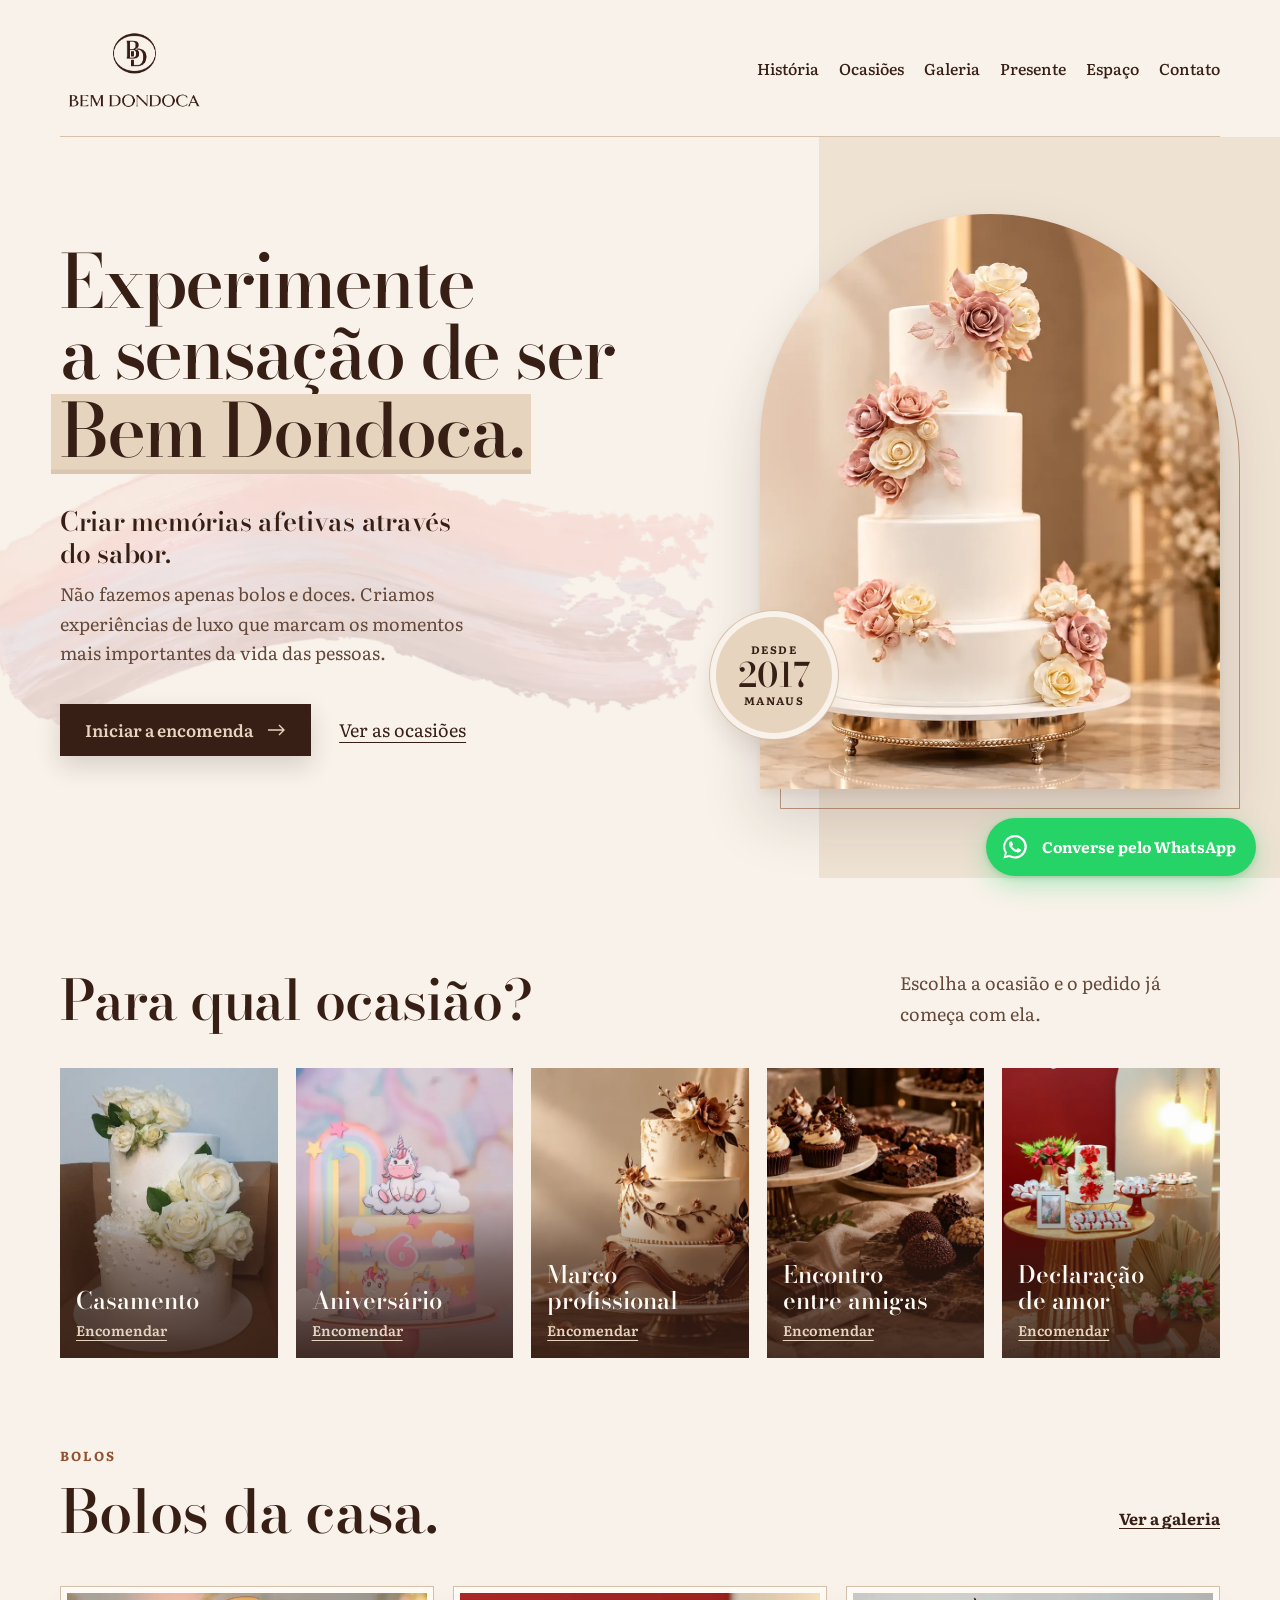
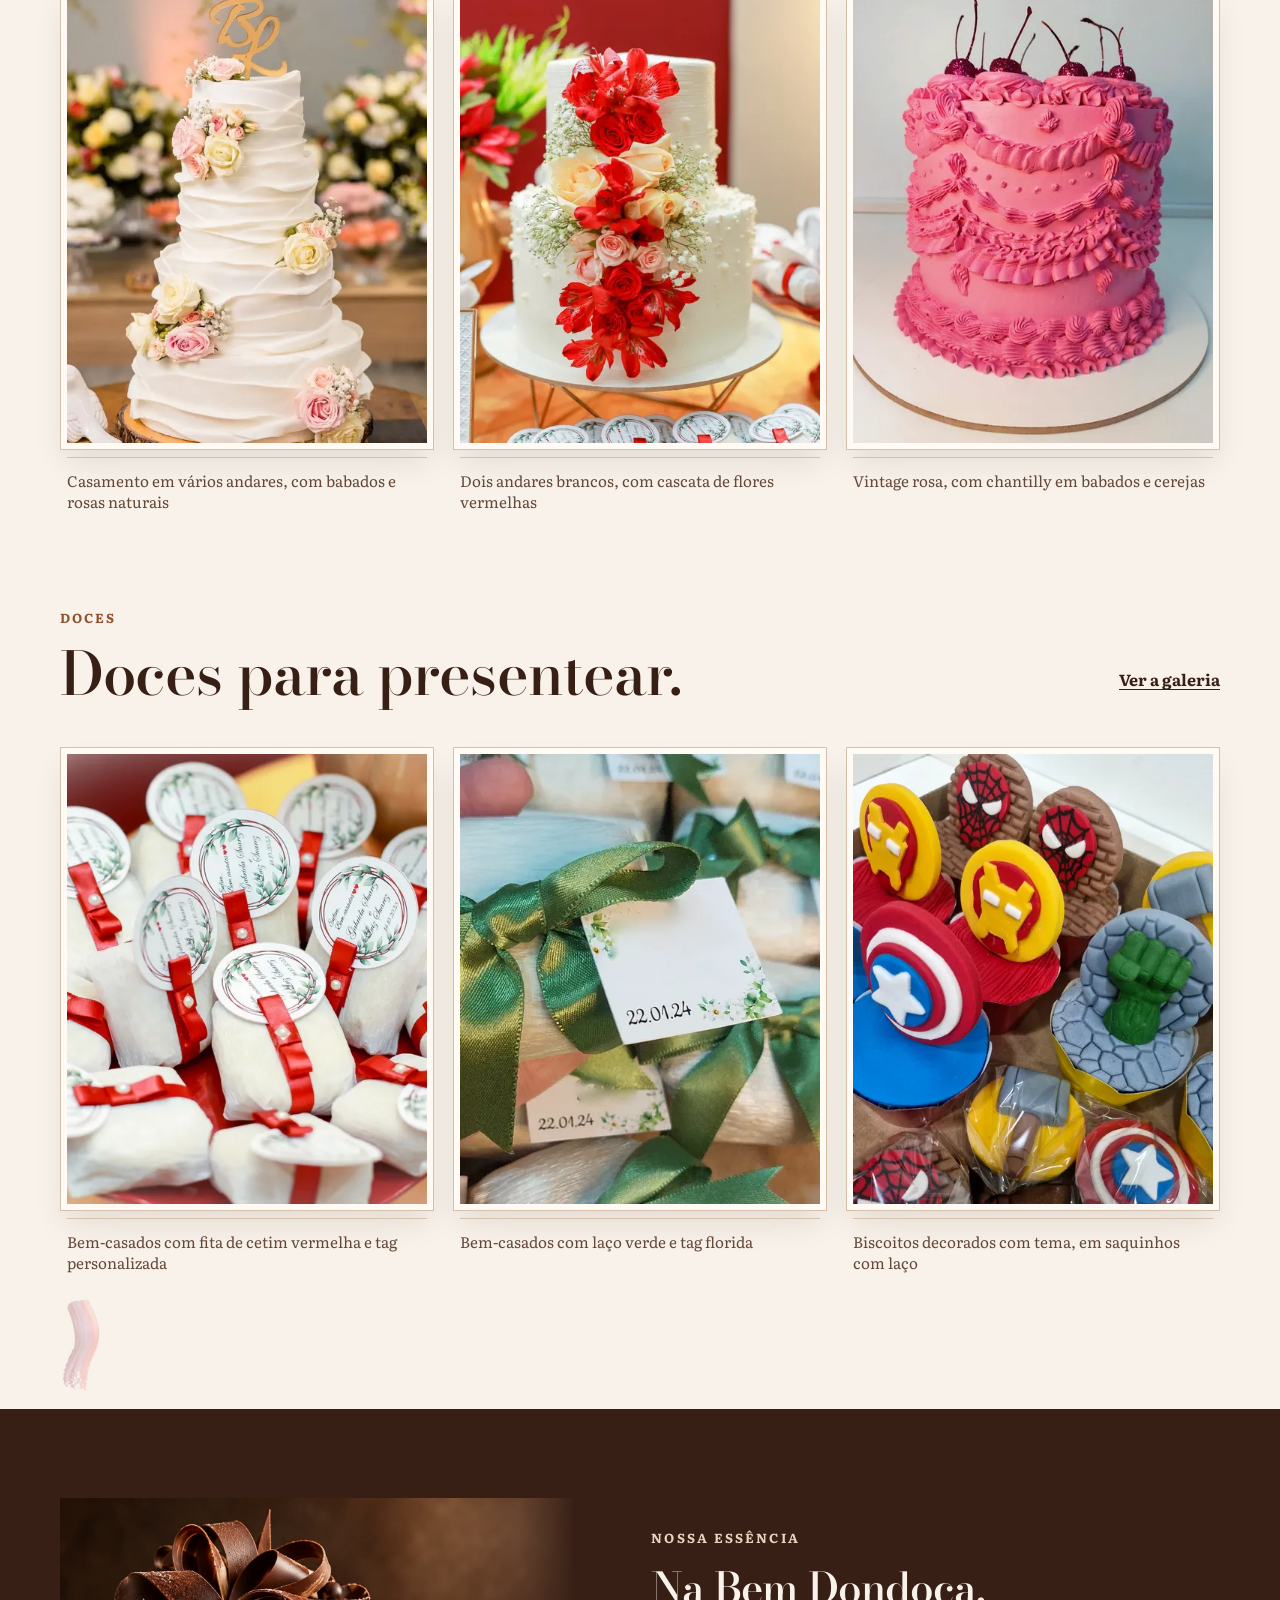
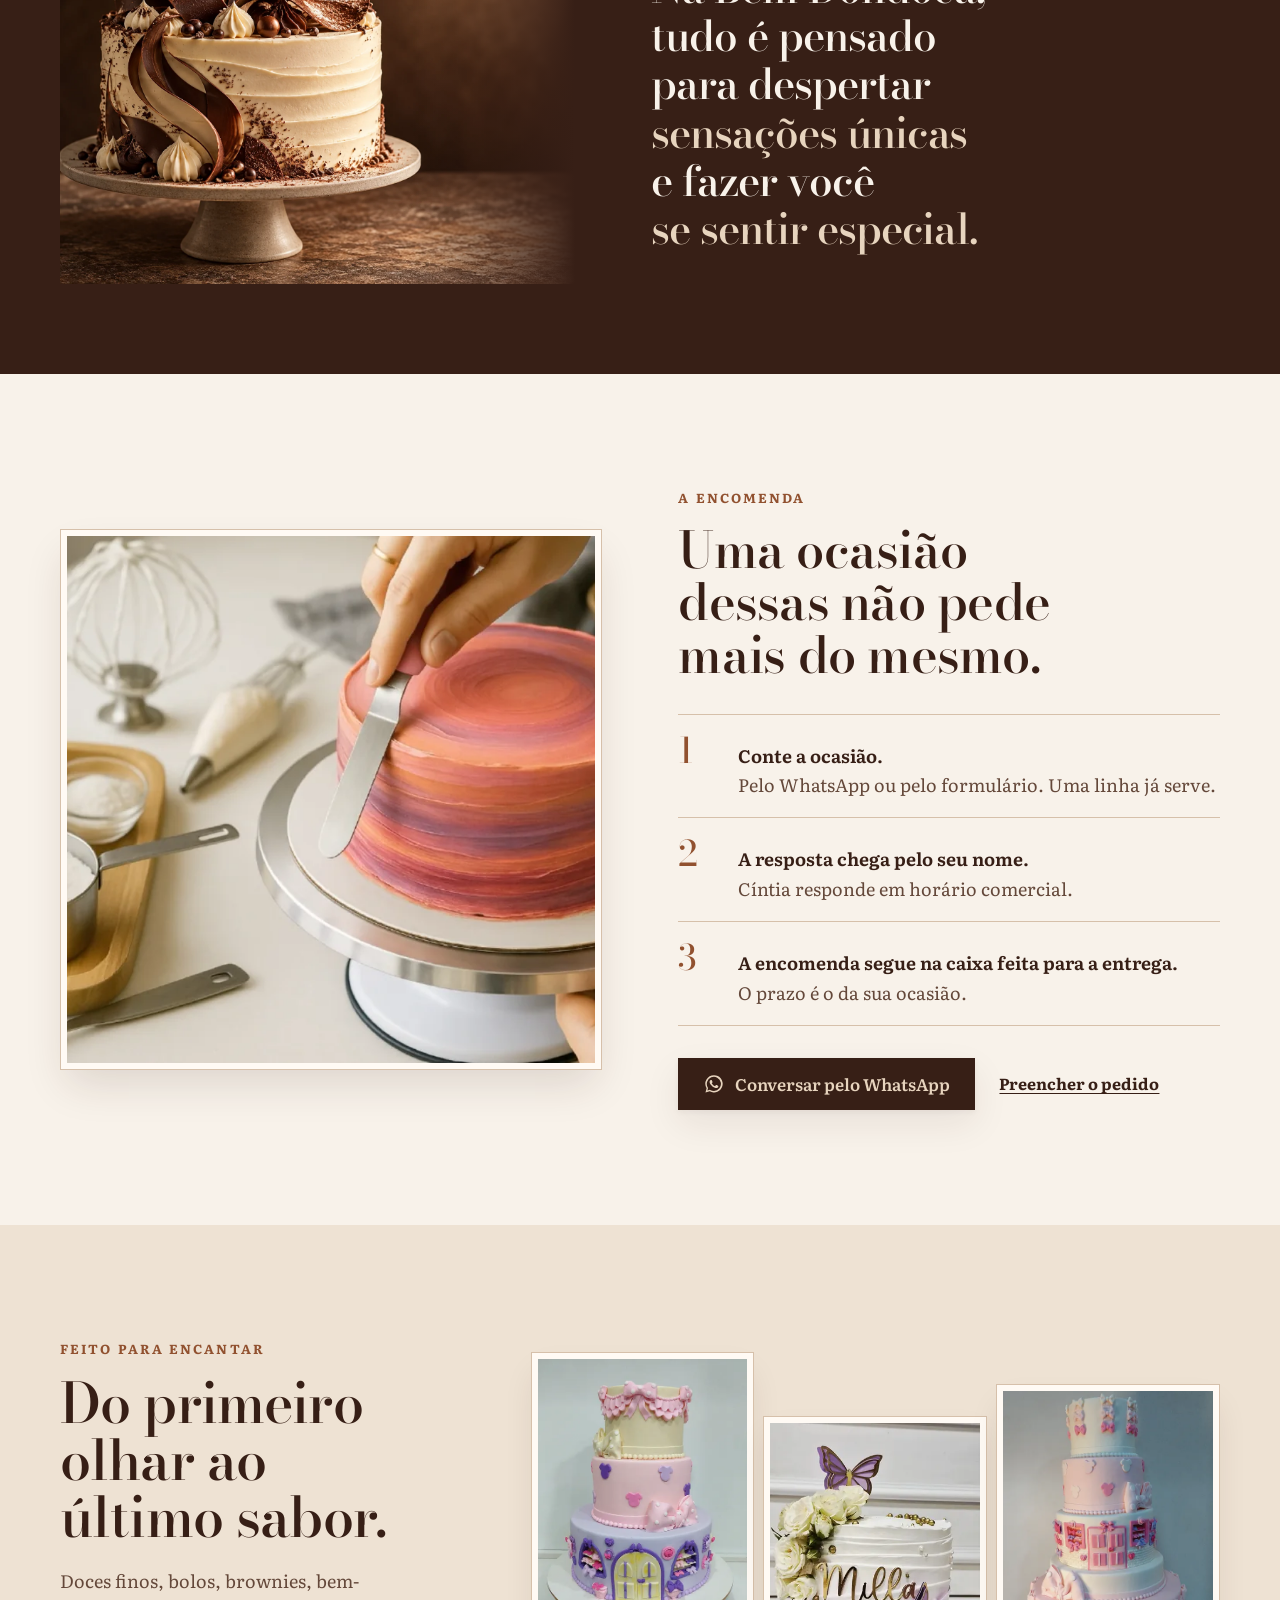
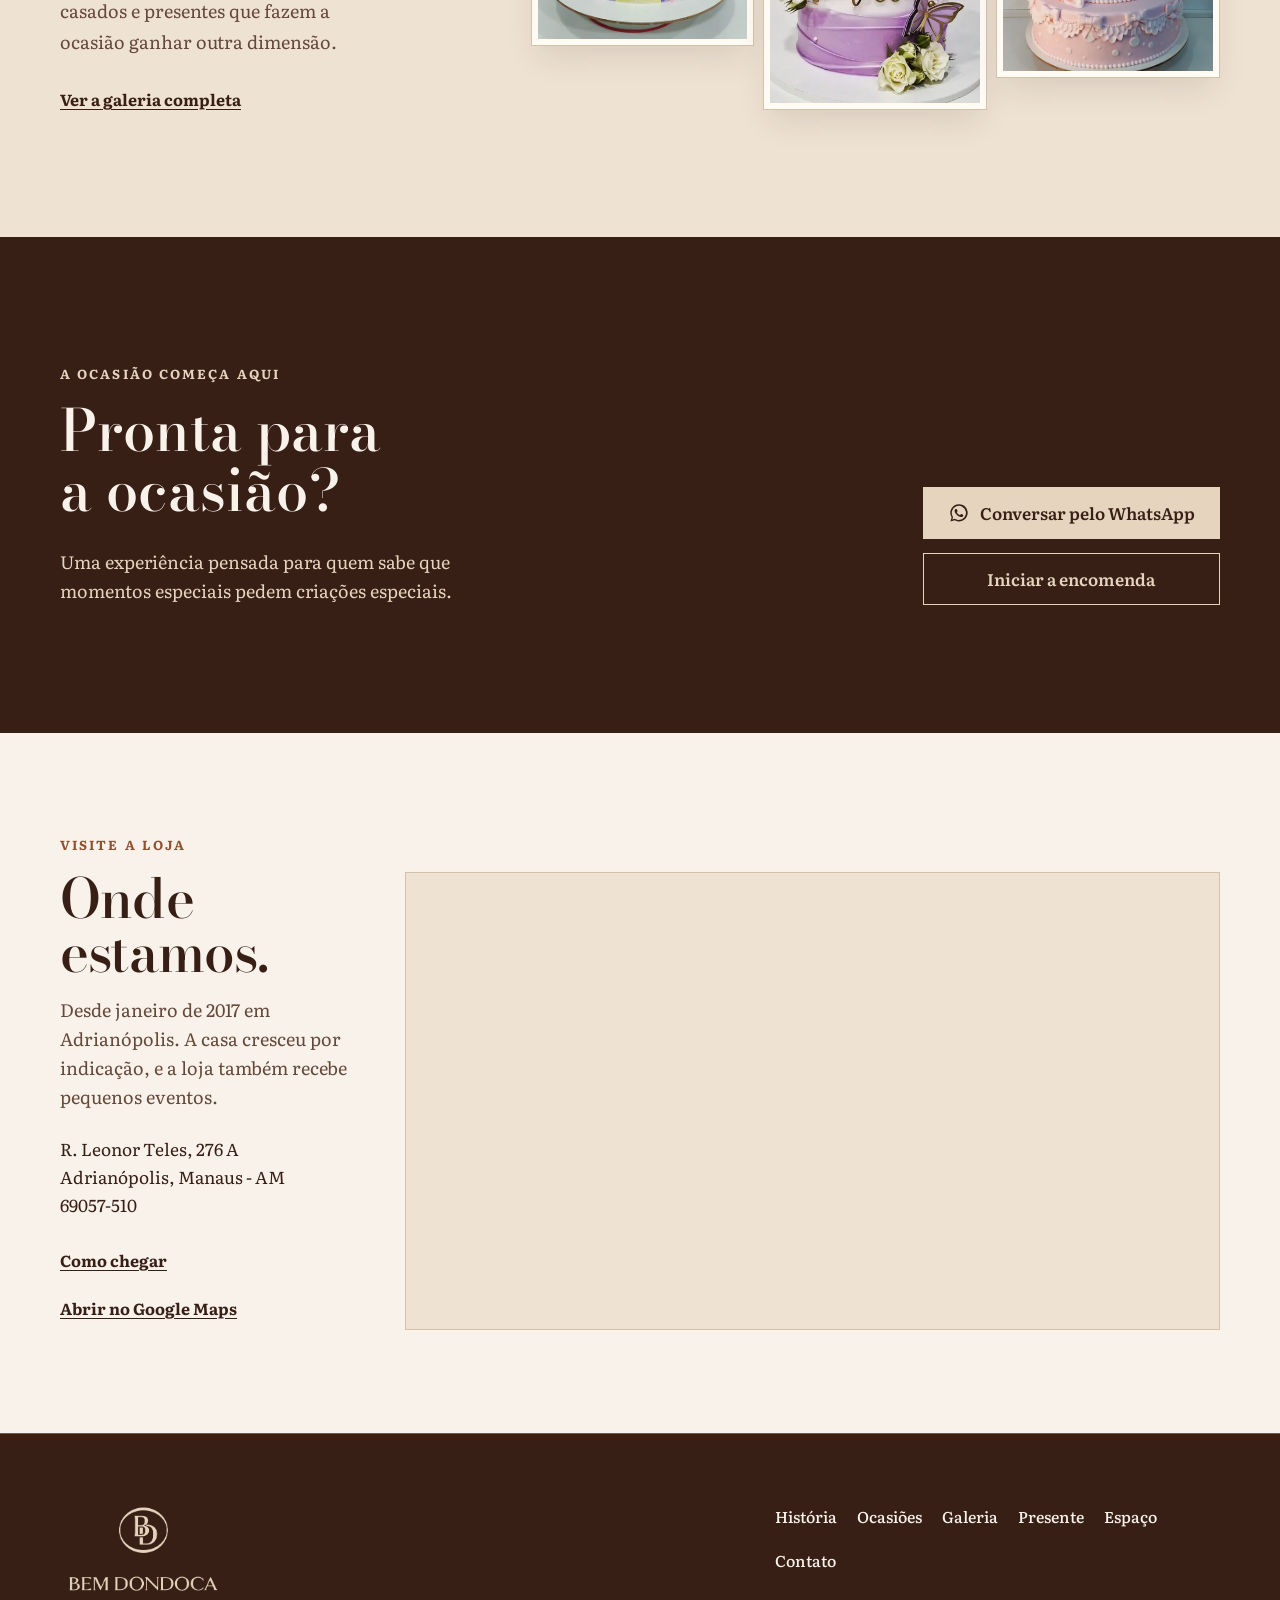
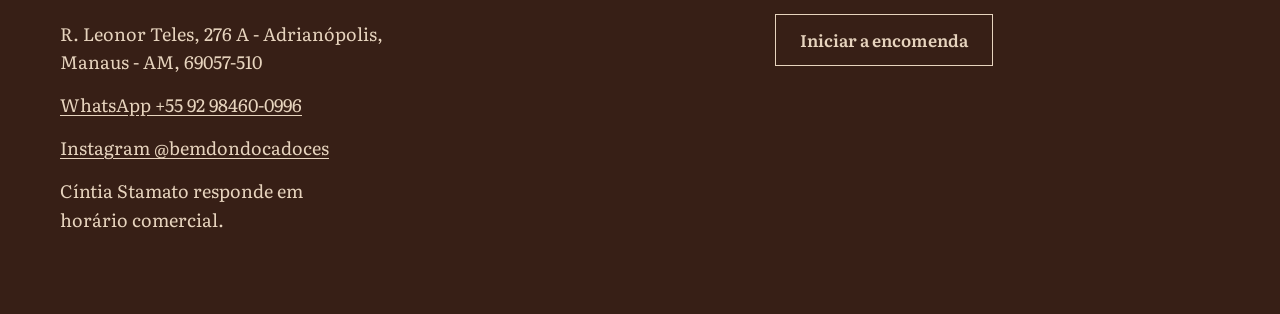
==== commit 2b340909: "feat: pincelada da identidade como marca-d'água no hero Co-Authored-By: Claude Opus 5.5 <noreply@ant" ====
--- a/index.html
+++ b/index.html
@@ -42,6 +42,7 @@
     <section class="hero-arco" aria-labelledby="hero-title">
       <div class="hero-arco-inner wrap">
         <div class="hero-arco-copy">
+          <img class="hero-arco-marca" src="assets/images/pincelada-hero.webp" alt="" aria-hidden="true" width="1043" height="420" decoding="async">
           <h1 id="hero-title" class="hero-arco-title">
             <span class="line">Experimente</span>
             <span class="line">a sensação de ser</span>
--- a/assets/css/site.css
+++ b/assets/css/site.css
@@ -617,3 +617,14 @@
 @media (prefers-reduced-motion: reduce) {
   .hero-arco-frame img, .motion .hero-arco-title .line { animation: none; }
 }
+
+/* Pincelada da identidade como marca-d'água atrás do texto do hero */
+.hero-arco-copy { position: relative; isolation: isolate; }
+.hero-arco-marca { position: absolute; top: 44%; left: -12%; z-index: -1; width: min(118%, 760px); max-width: none; height: auto; opacity: .16; mix-blend-mode: multiply; transform: rotate(-5deg); transform-origin: left center; pointer-events: none; user-select: none; }
+@media (max-width: 900px) {
+  .hero-arco-marca { top: 40%; left: -24px; width: min(112%, 620px); opacity: .15; }
+}
+@media (prefers-reduced-motion: no-preference) {
+  .hero-arco-marca { animation: marca-in 1200ms var(--ease) 200ms both; }
+}
+@keyframes marca-in { from { opacity: 0; clip-path: inset(0 100% 0 0); } to { opacity: .16; clip-path: inset(0 0 0 0); } }
